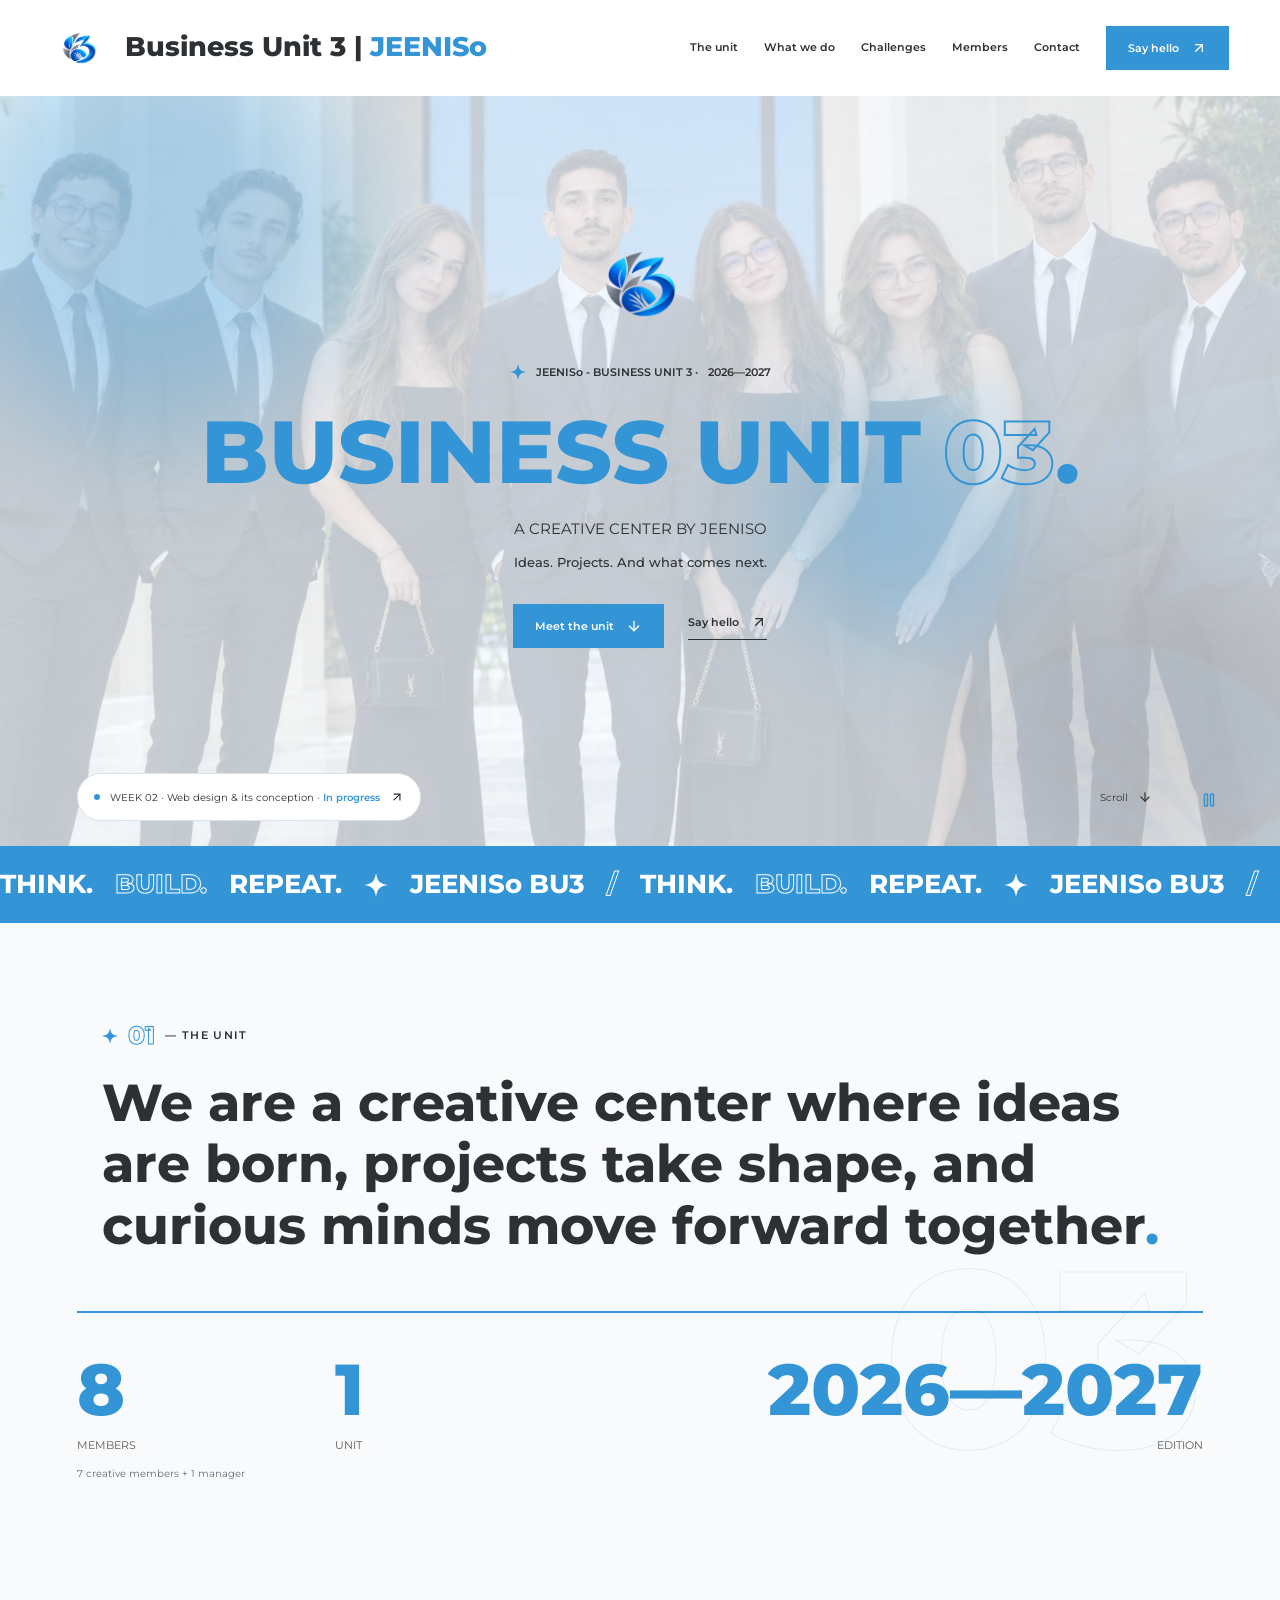
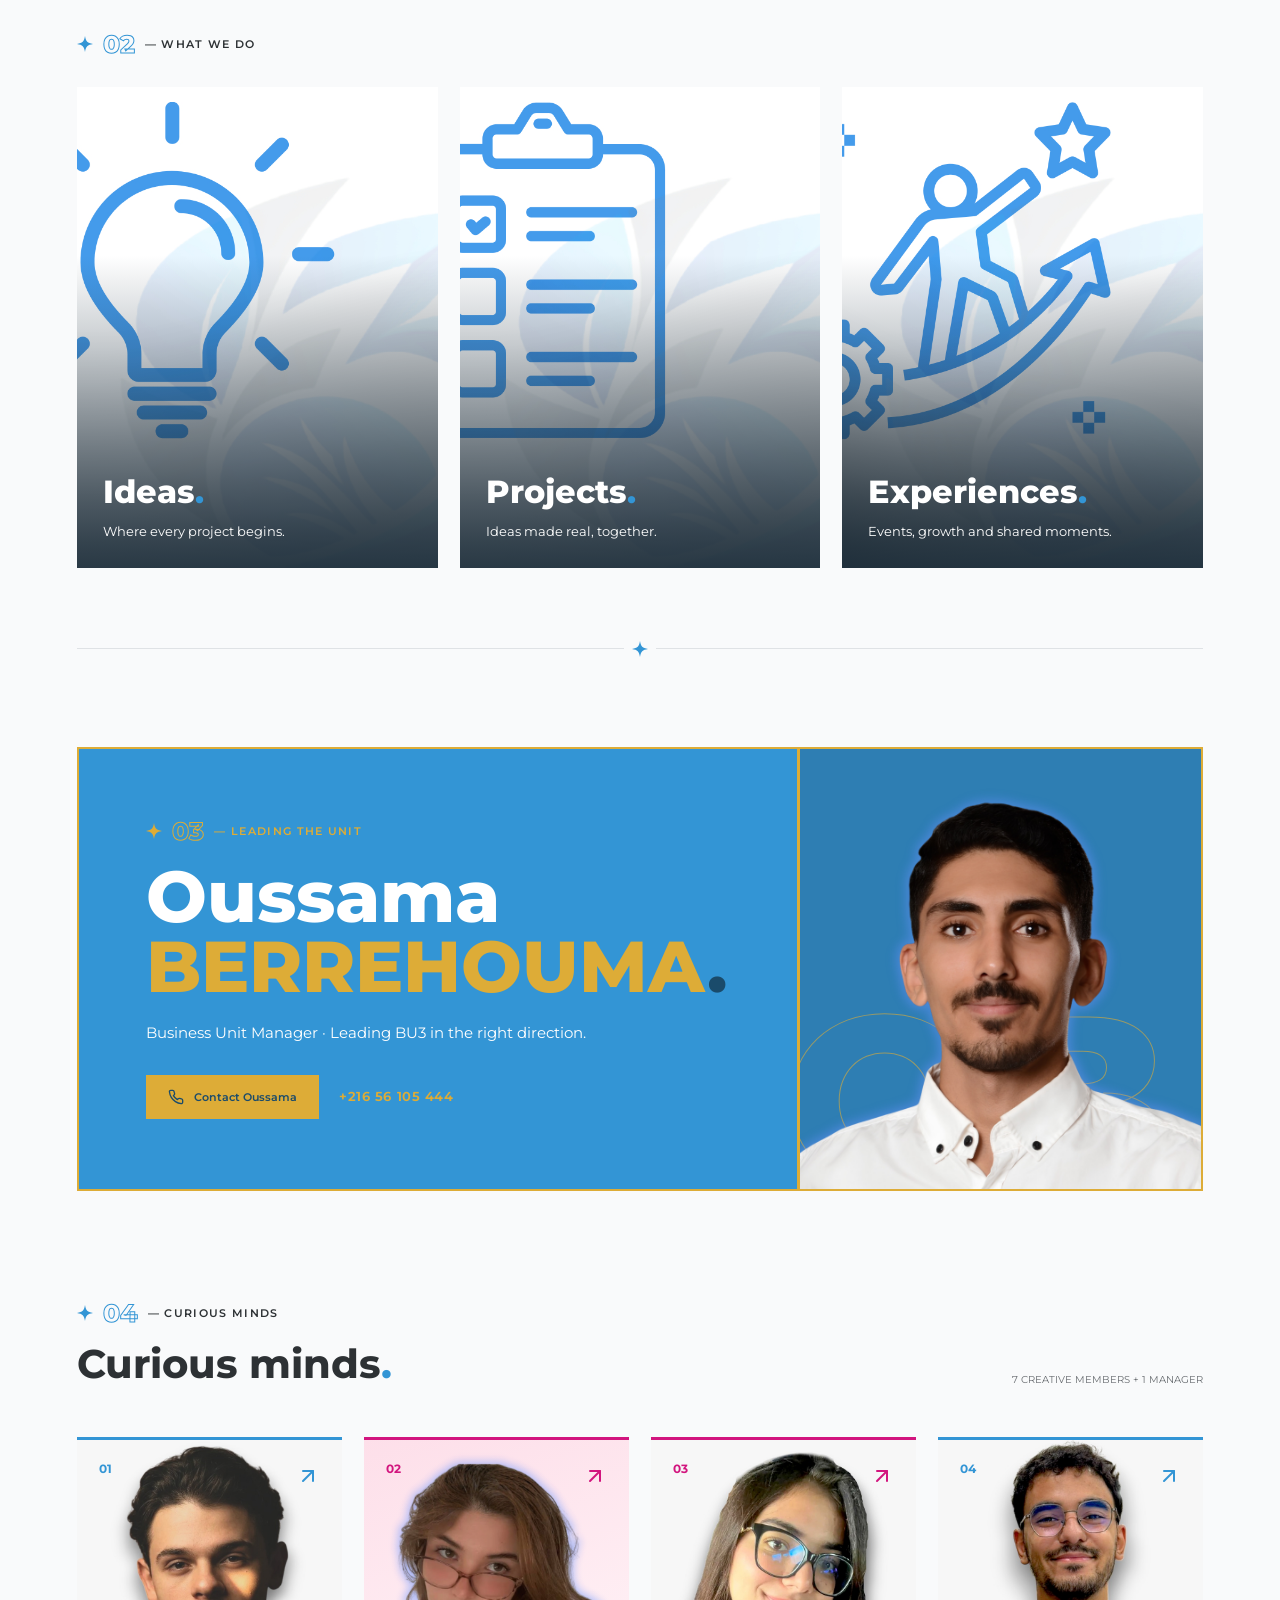
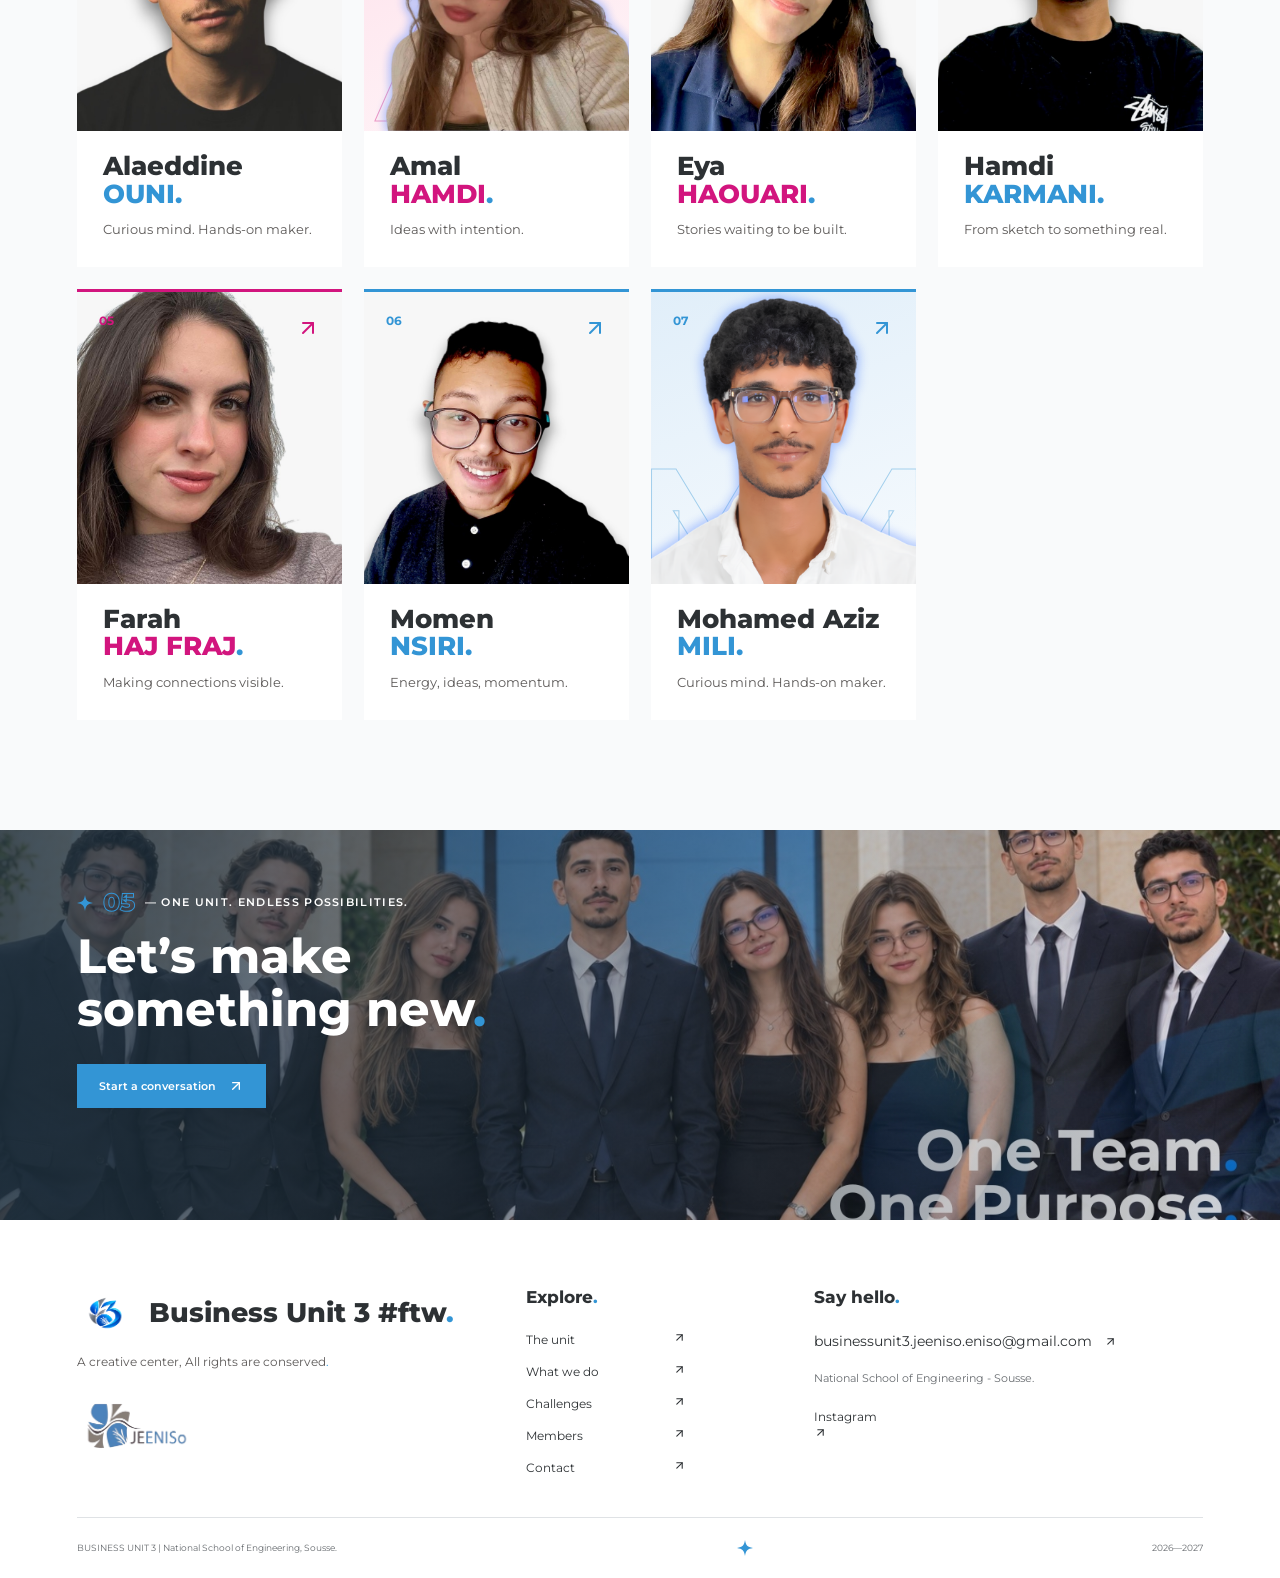
==== index.html @ 20b3cb88 "Final version" ====
<!DOCTYPE html>
<html lang="en">
<head>
  <meta charset="utf-8" />
  <meta name="viewport" content="width=device-width, initial-scale=1" />
  <title>Business Unit 3 · A creative Center by JEENISo</title>
  <meta name="description" content="Home of JEENISo Business Unit 3: meet the manager and members of a creative center developing ideas, projects and more." />
  <meta property="og:title" content="Business Unit 3 · Where the unit comes together" />
  <meta property="og:description" content="Meet the creative minds of JEENISo Business Unit 3." />
  <meta property="og:type" content="website" />
  <link rel="icon" href="images/bu3_logo.png" type="image/png" />

  <!-- Montserrat font from Google Fonts -->
  <link rel="preconnect" href="https://fonts.googleapis.com" />
  <link rel="preconnect" href="https://fonts.gstatic.com" crossorigin />
  <link rel="stylesheet" href="https://fonts.googleapis.com/css2?family=Montserrat:wght@400;450;500;550;600;650;700;750;800&display=swap" />

  <link rel="stylesheet" href="style.css" />
</head>

<!--
  BU3 HOME PAGE
  -------------
  Files used by this page:
    style.css   : all the styles (home styles are at the END of the file)
    data.js     : members, site info, navigation, "What we do" cards  (EDIT THIS to change content)
    common.js   : helpers + icons shared with member.html
    home.js     : fills the page from data.js + all the interactivity

  How content is split:
    - Titles, paragraphs and buttons that never change live HERE in the HTML.
    - Lists and numbers (menu links, member cards, stats, footer links) are
      created by home.js from data.js. Look for the empty tags with an id,
      for example <div id="home-members"></div>.

  <i data-icon="arrow-up-right"></i>  -> replaced by an SVG icon (common.js)
  <i data-sparkle></i>                -> replaced by the sparkle from the logo
  data-mailto                         -> link becomes mailto:<site.email>
-->
<body>
  <div class="creative-page home-page" id="top">

    <!-- ============ HEADER (sticky) ============ -->
    <header class="site-header">
      <a href="#top" class="site-brand" aria-label="JEENISo Business Unit 3 home">
        <!-- If images/bu3-logo.png is missing, the small favicon logo is used instead (see README) -->
        <img src="images/bu3_logo.png" alt="Business Unit 3 logo" onerror="this.onerror=null;this.src='images/favicon.png'" />
        <span class="brand-link">Business Unit 3 | <span>JEENISo</span></span>
      </a>

      <!-- The menu links are inserted here by home.js (from "navigation" in data.js) -->
      <nav class="site-navigation" id="home-navigation" aria-label="Main navigation">
        <a class="btn btn-ghost home-button home-button-primary site-hello" data-mailto>Say hello <i data-icon="arrow-up-right"></i></a>
      </nav>

      <!-- Menu button: only visible on phones -->
      <button class="btn btn-ghost home-icon-button site-menu-toggle" id="menu-toggle" aria-label="Open menu" aria-expanded="false" aria-controls="home-navigation"><i data-icon="menu"></i></button>
    </header>

    <main>

      <!-- ============ HERO ============ -->
      <section class="home-hero" aria-label="Business Unit 3">
        <!-- TEAM PHOTO behind the title. Empty here: home.js adds the <img> from
             "site.heroPhoto" in data.js once the file exists. A light veil (CSS)
             keeps the text readable. See README: "Where to put the photos". -->
        <div class="home-hero-photo" id="hero-photo"></div>

        <!-- Three blurred coloured shapes drifting in the background -->
        <span class="home-blob home-blob-a" aria-hidden="true"></span>
        <span class="home-blob home-blob-b" aria-hidden="true"></span>
        <span class="home-blob home-blob-c" aria-hidden="true"></span>

        <img src="images/bu3_logo.png" alt="Business Unit 3 logo" class="home-hero-logo" onerror="this.onerror=null;this.src='images/favicon.png'" />
        <p class="home-hero-kicker"><i data-sparkle></i>JEENISo - BUSINESS UNIT 3 · <span id="hero-edition"></span></p>

        <!-- The letters of "BUSINESS UNIT" are created by home.js so each one can animate in -->
        <h1 class="home-hero-title" aria-label="Business Unit 03">
          <span class="home-title-words" id="hero-words"></span>
          <span class="home-letter home-outline">03</span>
          <span class="home-period">.</span>
        </h1>
        <p class="home-hero-sub">A creative center by JEENISo</p>
        <p class="home-hero-description">Ideas. Projects. And what comes next.</p>

        <div class="home-hero-actions">
          <a href="#members" class="btn btn-ghost home-button home-button-primary">Meet the unit <i data-icon="arrow-down"></i></a>
          <a class="btn btn-ghost home-button home-button-link" data-mailto>Say hello <i data-icon="arrow-up-right"></i></a>
        </div>

        <div class="home-hero-bottom">
          <!-- Current challenge (text comes from "site.challenge" in data.js) -->
          <a href="#challenges" class="home-challenge-pill">
            <span class="home-challenge-dot"></span>
            <span>WEEK <span id="challenge-week"></span> · <span id="challenge-title"></span> · <strong id="challenge-status"></strong></span>
            <i data-icon="arrow-up-right"></i>
          </a>
          <a href="#unit" class="home-scroll-cue">Scroll <i data-icon="arrow-down"></i></a>
        </div>

        <!-- Pause / resume all animations (play + pause icons: CSS shows the right one) -->
        <button class="btn btn-ghost home-icon-button home-motion" id="motion-toggle" aria-label="Pause animation" title="Pause animation" aria-pressed="false">
          <i data-icon="pause" data-class="home-pause-icon"></i><i data-icon="play" data-class="home-play-icon"></i>
        </button>
      </section>

      <!-- ============ SCROLLING BANNER ============ -->
      <div class="kinetic-strip" aria-hidden="true"><div class="kinetic-track" id="kinetic-track"></div></div>

      <!-- ============ 01 · THE UNIT (statement + numbers) ============ -->
      <section class="home-story" id="unit">
        <div class="home-manifesto reveal">
          <span class="small-kicker home-section-kicker"><i data-sparkle></i><span class="home-section-number">01</span><span>— THE UNIT</span></span>
          <!-- Words come from "site.manifesto" in data.js -->
          <h2 class="home-manifesto-copy" id="manifesto-copy"></h2>
        </div>

        <div class="home-stats reveal" aria-label="Business Unit 3 in numbers">
          <span class="home-stats-watermark" aria-hidden="true">03</span>
          <div class="home-stat"><strong id="stat-members"></strong><span>Members</span><small id="stat-breakdown"></small></div>
          <div class="home-stat"><strong>1</strong><span>Unit</span></div>
          <div class="home-stat home-stat-edition"><strong id="stat-edition"></strong><span>Edition</span></div>
        </div>
      </section>

      <!-- ============ 02 · WHAT WE DO ============ -->
      <section class="home-capabilities" id="what-we-do">
        <span class="small-kicker home-section-kicker"><i data-sparkle></i><span class="home-section-number">02</span><span>— WHAT WE DO</span></span>
        <!-- The 3 photo cards come from "capabilities" in data.js -->
        <div class="home-cap-grid" id="cap-grid"></div>
      </section>

      <!-- ============ CHALLENGES (anchor only for now) ============
           The menu and the hero pill link here (#challenges).
           This is the place to build the "Weekly challenges" section later. -->
      <section id="challenges" class="home-challenges-anchor" aria-label="Challenges"><i data-sparkle></i></section>

      <!-- ============ 03 · LEADERSHIP (manager card) ============ -->
      <section class="home-manager reveal" id="leadership">
        <div class="home-manager-card">
          <span class="small-kicker home-section-kicker"><i data-sparkle></i><span class="home-section-number">03</span><span>— LEADING THE UNIT</span></span>
          <h2 id="manager-title"></h2>
          <p id="manager-text"></p>
          <!-- CONTACT button. home.js fills it from the manager's "phone" in data.js:
               a phone number -> call link (tel:), no number yet -> email link. The manager
               has no portfolio page. -->
          <div class="home-manager-contact">
            <a class="btn btn-ghost home-button home-manager-button" id="manager-link"><i data-icon="phone"></i><span id="manager-link-label">Contact</span></a>
            <span class="home-manager-phone" id="manager-phone" hidden></span>
          </div>

          <!-- MANAGER PHOTO (right side of the card). home.js adds the <img> from the
               manager's "photo" field in data.js. Until the file exists, the big
               outlined initials are shown. Tip: a transparent PNG cut-out looks great
               here, the initials appear behind the person. -->
          <div class="home-manager-photo" id="manager-photo"><span class="home-manager-initials" id="manager-initials" aria-hidden="true"></span></div>
        </div>
      </section>

      <!-- ============ 04 · MEMBERS ============ -->
      <section class="home-unit" id="members">
        <div class="work-heading reveal">
          <div>
            <span class="small-kicker home-section-kicker"><i data-sparkle></i><span class="home-section-number">04</span><span>— CURIOUS MINDS</span></span>
            <h2>Curious minds<span class="home-period">.</span></h2>
          </div>
          <span class="work-count" id="members-count"></span>
        </div>
        <!-- One card per member, created from "members" in data.js -->
        <div class="home-members" id="home-members"></div>
      </section>

      <!-- ============ 05 · CLOSING BANNER ============ -->
      <section class="creative-outro home-outro reveal" id="contact">
        <img src="images/creative-workshop.jpg" alt="BU3 creative collective together" width="1600" height="640" loading="lazy" />
        <div>
          <span class="small-kicker home-section-kicker"><i data-sparkle></i><span class="home-section-number">05</span><span>— ONE UNIT. ENDLESS POSSIBILITIES.</span></span>
          <h2>Let’s make<br />something new<span class="home-period">.</span></h2>
          <a class="btn btn-ghost home-button home-button-primary" data-mailto>Start a conversation <i data-icon="arrow-up-right"></i></a>
        </div>
      </section>
    </main>

    <!-- ============ FOOTER ============ -->
    <footer class="site-footer">
      <div class="site-footer-main">
        <div class="site-footer-brand">
          <div class="site-footer-brand-row">
            <img src="images/bu3_logo.png" alt="Business Unit 3 logo" onerror="this.onerror=null;this.src='images/favicon.png'" />
            <span class="brand-link">Business Unit 3 #ftw<span></span><span class="home-period">.</span></span>
          </div>
          <p>A creative center, All rights are conserved<span class="home-period">.</span></p>
          <!-- Optional image: hidden automatically if images/jeeniso-logo.png does not exist -->
          <img class="site-footer-jeeniso" src="images/jeeniso_logo.png" alt="JEENISo emblem" onerror="this.style.display='none'" />
        </div>

        <!-- Links are inserted here by home.js (same "navigation" list as the header) -->
        <nav aria-label="Footer navigation"><h2>Explore<span class="home-period">.</span></h2></nav>

        <div class="site-footer-contact" id="footer-contact">
          <h2>Say hello<span class="home-period">.</span></h2>
          <a data-mailto><span id="footer-email"></span><i data-icon="arrow-up-right"></i></a>
          <p id="footer-location"></p>
          <!-- Social links are added here by home.js only if "socials" in data.js is not empty -->
        </div>
      </div>
      <div class="site-footer-bottom">
        <span>BUSINESS UNIT 3 | National School of Engineering, Sousse.</span>
        <i data-sparkle></i>
        <span id="footer-edition"></span>
      </div>
    </footer>

    <!-- Round "back to top" button (appears after you scroll past the hero) -->
    <a href="#top" class="btn btn-ghost home-icon-button home-back-top" aria-label="Back to top" title="Back to top"><i data-icon="arrow-up"></i></a>
  </div>

  <!-- Order matters: data first, then shared code, then this page's code -->
  <script src="data.js"></script>
  <script src="common.js"></script>
  <script src="home.js"></script>
</body>
</html>
---- style.css ----
/* =====================================================================
   BU3 MEMBER SPOTLIGHT — STYLES
   ---------------------------------------------------------------------
   1. Design tokens (colors, radius)   <- change colors HERE
   2. Basic reset
   3. Buttons
   4. Page sections (header, hero, strip, story, skills, background...)
   5. Pop-up windows (dialogs)
   6. Member themes (manager = gold, pink members)
   7. HOME PAGE styles (index.html)
   8. PHOTOS: hero team photo + manager portrait  <- at the END of this file
   ===================================================================== */


/* =====================================================================
   1. DESIGN TOKENS
   These are CSS variables. Use them anywhere with var(--name).
   Colors use the oklch() format (supported by all modern browsers).
   ===================================================================== */
:root {
  --radius: 0.5rem;

  /* Main colors */
  --background: oklch(0.985 0.002 250);
  --foreground: oklch(0.31 0.008 250);
  --card: oklch(1 0 0);
  --primary: oklch(0.643 0.131 242.2);          /* BU3 blue */
  --primary-foreground: oklch(1 0 0);
  --secondary: oklch(0.955 0.005 250);
  --muted-foreground: oklch(0.53 0.008 250);
  --accent: oklch(0.954 0.018 242);
  --accent-foreground: oklch(0.46 0.102 242);
  --border: oklch(0.911 0.006 250);

  /* Brand extras */
  --brand-deep: oklch(0.395 0.076 242);
  --brand-soft: oklch(0.963 0.017 242);
  --success: oklch(0.48 0.11 160);
  --cover-ink: oklch(0.3 0.035 242);

  /* Manager (gold) and pink member themes */
  --manager-gold: oklch(0.77 0.14 85);
  --manager-gold-ink: oklch(0.49 0.095 80);
  --manager-gold-soft: oklch(0.97 0.025 85);
  --manager-blue: oklch(0.643 0.131 242.2);
  --member-pink: oklch(0.57 0.225 355);
  --member-pink-soft: oklch(0.965 0.025 355);
  --member-pink-deep: oklch(0.4 0.15 355);

  /* Hero photo helpers */
  --stage-photo-bg: oklch(0.87 0.003 250);
  --stroke-ink: oklch(0.31 0.008 250 / .22);
}


/* =====================================================================
   2. BASIC RESET
   Removes the browser's default spacing so we control everything.
   ===================================================================== */
*, *::before, *::after {
  box-sizing: border-box;
  margin: 0;
  padding: 0;
  border: 0 solid var(--border);
}

html { scroll-behavior: smooth; }

body {
  background-color: var(--background);
  color: var(--foreground);
  font-family: 'Montserrat', Arial, sans-serif;
  line-height: 1.5;
  letter-spacing: 0;
  -webkit-font-smoothing: antialiased;
}

h1, h2, h3 { font-size: inherit; font-weight: inherit; }
a { color: inherit; text-decoration: none; }
ul, ol { list-style: none; }
img, svg { display: block; }
img { max-width: 100%; height: auto; }
button { font: inherit; color: inherit; background: transparent; cursor: pointer; }
button, a { -webkit-tap-highlight-color: transparent; }
[hidden] { display: none !important; }


/* =====================================================================
   3. BUTTONS
   Every button uses class "btn". Add a style next to it:
     btn-ghost   -> transparent, light highlight on hover
     btn-default -> solid primary color
     btn-icon    -> square icon-only button
   ===================================================================== */
.btn {
  display: inline-flex;
  align-items: center;
  justify-content: center;
  gap: 8px;
  white-space: nowrap;
  border-radius: 6px;
  font-size: 14px;
  line-height: 20px;
  font-weight: 500;
  height: 36px;
  padding: 0 16px;
  transition: background-color .2s, color .2s, opacity .2s;
}
.btn svg { width: 16px; height: 16px; flex-shrink: 0; pointer-events: none; }
.btn:focus-visible { outline: 2px solid var(--primary); outline-offset: 2px; }
.btn-ghost:hover { background: var(--accent); color: var(--accent-foreground); }
.btn-default { background: var(--primary); color: var(--primary-foreground); box-shadow: 0 1px 3px rgba(0,0,0,.15); }
.btn-default:hover { opacity: .9; }
.btn-icon { width: 36px; padding: 0; }


/* =====================================================================
   4. PAGE SECTIONS
   ===================================================================== */
.creative-page { overflow: clip; background: var(--background); }

/* ---------- Header ---------- */
.creative-header { height: 96px; padding: 0 4%; display: flex; justify-content: space-between; align-items: center; background: var(--card); }
.header-left { display: flex; align-items: center; gap: 20px; }
.header-right { display: flex; align-items: center; gap: 24px; }
.header-logo { height: 48px; width: 48px; object-fit: contain; }
.brand-link { padding: 0; font-size: 27px; font-weight: 800; gap: 0; height: auto; }
.brand-link:hover { background: transparent; color: inherit; }
.brand-link span { color: var(--primary); }
.header-divider { height: 32px; border-left: 1px solid var(--border); }
.header-unit { font-size: 10px; font-weight: 700; line-height: 1.5; }
.header-note { font-size: 11px; color: var(--muted-foreground); }
.connect-link { border-bottom: 1px solid var(--foreground); border-radius: 0; padding: 0 0 7px; height: auto; font-size: 12px; }

/* ---------- Hero ("stage") ---------- */
.creative-stage { position: relative; height: min(760px, calc(100svh - 156px)); min-height: 580px; background: var(--card); }
.stage-meta { position: absolute; top: 20px; left: 4%; z-index: 3; font-size: 9px; font-weight: 600; display: flex; gap: 9px; align-items: center; }
.live-mark { width: 6px; height: 6px; background: var(--primary); animation: signal 2s infinite; }
.edition { margin-left: 24px; color: var(--muted-foreground); }

.stage-rail { position: absolute; inset: 0 auto 66px 0; width: 33.333%; padding: 88px 12% 0 4%; }
.unit-label { display: flex; align-items: flex-start; flex-direction: column; padding: 0; height: auto; font-size: 11px; color: var(--muted-foreground); gap: 0; }
.unit-label:hover { background: transparent; }
.unit-label span { font-size: 110px; font-weight: 800; line-height: 1.1; -webkit-text-stroke: 1px var(--stroke-ink); color: transparent; }
.unit-label svg { position: absolute; top: 97px; left: 19%; color: var(--primary); }
.rail-bottom { position: absolute; bottom: 95px; left: 12%; }
.rail-bottom p { font-size: 12px; line-height: 1.9; color: var(--muted-foreground); }
.rail-bottom strong { color: var(--foreground); font-weight: 600; }
.location { display: block; margin-top: 18px; color: var(--muted-foreground); font-size: 9px; }
.discover-button { margin-top: 26px; padding: 0; font-size: 11px; gap: 18px; }
.discover-button:hover { background: transparent; }
.discover-button svg { animation: nudge 2s ease-in-out infinite; }

.stage-photo { position: absolute; top: 0; right: 0; bottom: 66px; width: 66.667%; overflow: hidden; background: var(--stage-photo-bg); animation: photo-enter .8s ease both; }
.main-photo { height: 100%; width: 100%; object-fit: cover; animation: photo-drift 18s ease-in-out infinite alternate; }
.portrait-frame { object-position: center 37%; }
.object-frame { object-position: center; }
.photo-index { position: absolute; top: 24px; right: 5%; color: var(--foreground); font-size: 10px; font-weight: 500; }
.photo-action { position: absolute; right: 5%; bottom: 62px; width: 60px; height: 60px; padding: 0; border: 1px solid var(--foreground); border-radius: 50%; background: var(--card); }
.photo-action svg { width: 27px; height: 27px; }
.photo-caption { position: absolute; right: 5%; bottom: 28px; font-size: 10px; font-weight: 550; color: var(--foreground); background: var(--card); padding: 5px 8px; }

.stage-title { position: absolute; left: 26%; bottom: 111px; z-index: 2; pointer-events: none; animation: title-enter .9s cubic-bezier(.2,.8,.2,1) both; }
.title-eyebrow { font-size: 9px; font-weight: 650; display: block; margin-bottom: 15px; background: var(--card); color: var(--foreground); width: fit-content; padding: 5px 8px; }
.stage-title h1 { font-size: 106px; line-height: .99; font-weight: 800; color: var(--primary); max-width: 900px; }
.stage-title h1 span { color: var(--primary); }

.stage-bottom { position: absolute; bottom: 0; left: 0; right: 0; height: 66px; display: flex; align-items: center; justify-content: space-between; padding: 0 4%; border-bottom: 1px solid var(--border); }
.scene-tabs { display: flex; gap: 36px; }
.scene-tab { font-size: 10px; padding: 0; color: var(--muted-foreground); border-radius: 0; height: 66px; border-bottom: 2px solid transparent; gap: 9px; }
.scene-tab:hover { background: transparent; }
.scene-tab span { font-size: 8px; }
.scene-tab.is-active { color: var(--foreground); border-bottom-color: var(--primary); }
.motion-control { color: var(--muted-foreground); }

/* ---------- Section navigation bar ---------- */
.portfolio-navigation { display: flex; align-items: center; justify-content: center; gap: 30px; padding: 12px 5%; background: var(--card); border-bottom: 1px solid var(--border); }
.portfolio-navigation .btn { font-size: 11px; }
.portfolio-navigation svg { width: 12px; }

/* ---------- Scrolling strip ("THINK. BUILD. REPEAT.") ---------- */
.kinetic-strip { background: var(--primary); color: var(--primary-foreground); padding: 19px 0; overflow: hidden; }
.kinetic-track { display: flex; width: max-content; animation: marquee 30s linear infinite; }
.kinetic-track > span { display: flex; align-items: center; white-space: nowrap; gap: 22px; padding-right: 22px; font-size: 26px; font-weight: 750; }
.kinetic-track > span > span { -webkit-text-stroke: 1px var(--primary-foreground); color: transparent; }
.kinetic-track svg { width: 24px; height: 24px; }

/* ---------- Shared section helpers ---------- */
.creative-work, .creative-toolkit { padding: 75px 6%; }
.small-kicker { font-size: 9px; font-weight: 600; }
.work-heading { display: flex; align-items: flex-end; justify-content: space-between; margin-bottom: 32px; }
.work-heading h2 { font-size: 40px; font-weight: 750; margin-top: 15px; line-height: 1.15; }
.work-heading h2 span { color: var(--primary); }
.work-count { font-size: 9px; color: var(--muted-foreground); }

/* ---------- Biography + About me ---------- */
.member-story-grid { display: grid; grid-template-columns: minmax(0, 1fr) minmax(0, 1fr); gap: 60px; }
.member-story { min-width: 0; border-top: 2px solid var(--primary); padding: 28px 0 40px; }
.member-story:nth-child(2) { margin-top: 85px; }
.member-story > .small-kicker { color: var(--muted-foreground); }
.member-story h3 { font-size: 36px; font-weight: 750; line-height: 1.2; margin-top: 20px; overflow-wrap: anywhere; }
.member-story h3 span { color: var(--primary); }
.member-story-copy { font-size: 16px; line-height: 1.9; margin-top: 24px; white-space: pre-wrap; overflow-wrap: anywhere; }
.member-story-placeholder { color: var(--muted-foreground); }

/* ---------- Skills ("My playground") ---------- */
.creative-toolkit { border-top: 1px solid var(--border); }
.toolkit-line { display: grid; grid-template-columns: 1fr 1fr; gap: 60px; margin-top: 28px; }
.toolkit-line h2 { font-size: 48px; font-weight: 750; line-height: 1.17; }
.toolkit-line h2 span { color: var(--primary); }
.toolkit-row { display: flex; gap: 24px; align-items: center; border-bottom: 1px solid var(--border); padding: 20px 0; }
.toolkit-row > span { font-size: 9px; color: var(--muted-foreground); }
.toolkit-row h3 { font-size: 15px; font-weight: 600; }
.toolkit-row p { margin-top: 7px; font-size: 10px; color: var(--muted-foreground); }
.toolkit-row svg { margin-left: auto; width: 18px; color: var(--primary); }

/* ---------- Experience / Events / Certifications ---------- */
.member-background, .member-contact { padding: 70px 6%; border-top: 1px solid var(--border); }
.background-heading { display: flex; justify-content: space-between; gap: 25px; align-items: flex-end; }
.background-heading h2, .member-contact h2 { font-size: 40px; font-weight: 750; line-height: 1.15; margin-top: 16px; }
.background-heading h2 span, .member-contact h2 span { color: var(--primary); }
.sample-caption { color: var(--muted-foreground); font-size: 9px; line-height: 1.7; }

.background-tabs { display: flex; gap: 30px; border-bottom: 1px solid var(--border); margin-top: 32px; }
.background-tab { border-radius: 0; height: 54px; padding: 0; font-size: 12px; border-bottom: 2px solid transparent; color: var(--muted-foreground); gap: 0; }
.background-tab:hover { background: transparent; }
.background-tab.selected { border-bottom-color: var(--primary); color: var(--foreground); }
.background-tab span { font-size: 8px; color: var(--primary); margin-left: 7px; }
.background-panel { min-height: 320px; animation: title-enter .45s ease both; padding-top: 15px; }

.experience-line { display: flex; gap: 30px; padding: 26px 0; border-bottom: 1px solid var(--border); }
.experience-order { font-size: 12px; color: var(--primary); padding-top: 5px; }
.experience-line > .sample-caption { margin-left: auto; }
.experience-period { font-size: 10px; color: var(--primary); }
.experience-line h3, .certificate-line h3 { margin-top: 9px; font-size: 22px; font-weight: 650; }
.experience-org { font-size: 11px; margin-top: 8px; }
.experience-summary { font-size: 11px; color: var(--muted-foreground); line-height: 1.8; margin-top: 10px; }

.member-event-grid { display: grid; grid-template-columns: 1fr 1fr; gap: 30px; padding-top: 10px; }
.member-event-photo { position: relative; aspect-ratio: 1.65; overflow: hidden; }
.member-event-photo img { width: 100%; height: 100%; object-fit: cover; transition: transform .5s; }
.member-event:hover img { transform: scale(1.04); }
.member-event-photo button { position: absolute; bottom: 16px; right: 16px; border-radius: 50%; background: var(--card); }
.event-meta { display: flex; justify-content: space-between; gap: 10px; font-size: 9px; color: var(--muted-foreground); margin-top: 15px; }
.member-event h3 { font-size: 23px; font-weight: 650; margin-top: 10px; }

.certificate-line { display: flex; align-items: center; gap: 24px; border-bottom: 1px solid var(--border); padding: 26px 0; }
.certificate-icon { width: 38px; height: 38px; color: var(--primary); flex-shrink: 0; }
.certificate-line button { margin-left: auto; flex-shrink: 0; }
.certificate-line .sample-caption { margin-top: 8px; }

/* ---------- Contact ---------- */
.member-contact { display: grid; grid-template-columns: 1fr 1fr; gap: 50px; background: var(--card); }
.member-contact > div > p { font-size: 12px; color: var(--muted-foreground); margin-top: 18px; }
.contact-line { display: flex; align-items: center; gap: 18px; padding: 20px 0; border-bottom: 1px solid var(--border); }
.contact-line > svg { width: 20px; height: 20px; color: var(--primary); flex-shrink: 0; }
.contact-line span { display: block; font-size: 9px; color: var(--muted-foreground); margin-bottom: 8px; }
.contact-line a, .contact-line p { font-size: 17px; font-weight: 550; overflow-wrap: anywhere; }
.contact-line a:hover { color: var(--primary); }
.contact-line button { margin-left: auto; flex-shrink: 0; }
.contact-lines > p { margin-top: 15px; }
.status-note { font-size: 12px; color: var(--muted-foreground); }
.status-ok { color: var(--success); }

/* ---------- Closing banner ---------- */
.creative-outro { position: relative; min-height: 390px; overflow: hidden; }
.creative-outro > img { position: absolute; inset: 0; height: 100%; width: 100%; object-fit: cover; }
.creative-outro > div { position: relative; padding: 60px 6%; }
.creative-outro h2 { font-size: 48px; font-weight: 750; margin-top: 15px; line-height: 1.1; color: var(--cover-ink); }
.creative-outro h2 span { color: var(--brand-deep); }
.outro-button { margin-top: 28px; border-radius: 0; height: 44px; font-size: 11px; }

/* ---------- Footer ---------- */
.creative-footer { padding: 24px 6%; display: flex; gap: 25px; align-items: center; font-size: 9px; }
.sample-note { margin-left: auto; color: var(--muted-foreground); font-size: 8px; }

/* ---------- Scroll reveal + pause switch ---------- */
.reveal { opacity: 0; transform: translateY(32px); transition: opacity .8s ease, transform .8s ease; }
.reveal.in-view { opacity: 1; transform: translateY(0); }
.motion-paused *, .motion-paused *::before { animation-play-state: paused !important; }


/* ---------- Animations (@keyframes) ---------- */
@keyframes photo-drift { from { transform: scale(1); } to { transform: scale(1.07) translateY(-.7%); } }
@keyframes photo-enter { from { opacity: .3; clip-path: inset(0 0 0 100%); } to { opacity: 1; clip-path: inset(0); } }
@keyframes title-enter { from { opacity: 0; transform: translateY(38px); } to { opacity: 1; transform: translateY(0); } }
@keyframes marquee { to { transform: translateX(-50%); } }
@keyframes nudge { 50% { transform: translateY(5px); } }
@keyframes signal { 50% { opacity: .3; } }


/* =====================================================================
   5. POP-UP WINDOWS (<dialog>)
   ===================================================================== */
dialog.dlg {
  margin: auto;
  width: calc(100% - 32px);
  max-width: 512px;
  max-height: 90vh;
  overflow-y: auto;
  border: 1px solid var(--border);
  border-radius: var(--radius);
  background: var(--card);
  color: var(--foreground);
  box-shadow: 0 10px 40px rgba(0, 0, 0, .25);
}
dialog.dlg.wide { max-width: 576px; }
dialog.dlg::backdrop { background: rgba(0, 0, 0, .8); }
dialog.dlg[open] { animation: dialog-in .2s ease both; }
@keyframes dialog-in { from { opacity: 0; transform: scale(.96); } to { opacity: 1; transform: scale(1); } }

body:has(dialog[open]) { overflow: hidden; }   /* stop page scrolling behind a pop-up */

.dlg-body { position: relative; display: grid; gap: 16px; padding: 24px; }
.dlg-title { font-size: 18px; font-weight: 600; line-height: 1.1; }
.dlg-desc { font-size: 14px; color: var(--muted-foreground); }
.dlg-note { font-size: 12px; color: var(--muted-foreground); }
.dlg-close { position: absolute; top: 16px; right: 16px; width: 24px; height: 24px; display: flex; align-items: center; justify-content: center; border-radius: 4px; opacity: .7; transition: opacity .2s; }
.dlg-close:hover { opacity: 1; }
.dlg-close svg { width: 16px; height: 16px; }
.dlg-mail { width: 32px; height: 32px; color: var(--primary); }
.dlg-logo { width: 112px; height: 112px; margin: 0 auto; object-fit: contain; }
.dlg-image { margin-top: 12px; width: 100%; aspect-ratio: 3 / 2; object-fit: cover; }
.dlg-meta { font-size: 12px; color: var(--primary); }
.dlg-tags { display: flex; flex-wrap: wrap; gap: 8px; }
.dlg-tags span { border-radius: 4px; background: var(--secondary); padding: 4px 8px; font-size: 12px; }

/* Members list inside the pop-up */
.members-list { display: grid; grid-template-columns: 1fr 1fr; gap: 0.4rem 0.75rem; margin-top: 1rem; }
.member-link { display: flex; align-items: center; gap: 0.6rem; padding: 0.7rem 0.8rem; border-radius: 0.5rem; border: 1px solid var(--border); color: inherit; text-decoration: none; transition: border-color 0.25s ease, background 0.25s ease; }
.member-link:hover { border-color: var(--primary); background: var(--secondary); }
.member-link-dot { width: 6px; height: 6px; flex: 0 0 6px; border-radius: 999px; background: var(--primary); }
.member-link-name { flex: 1; font-weight: 650; font-size: 0.9rem; line-height: 1.25; }
.member-link svg { width: 0.9rem; height: 0.9rem; flex-shrink: 0; color: var(--primary); }
.member-link-role { display: block; font-size: 0.65rem; font-weight: 500; margin-top: 6px; color: var(--manager-gold-ink); }
.member-link-manager { border-color: var(--manager-gold); background: var(--manager-gold-soft); }
.member-link-manager:hover { border-color: var(--manager-gold-ink); background: var(--manager-gold-soft); }
.member-link-manager .member-link-dot { background: var(--manager-gold); }
.member-link-manager svg { color: var(--manager-gold-ink); }


/* =====================================================================
   6. MEMBER THEMES
   member.js adds one of these classes to .creative-page.
   They only change the CSS variables, so the layout stays the same.
   ===================================================================== */

/* Manager edition: gold accents + blue logo/title */
.manager-portfolio { --primary: var(--manager-gold-ink); --primary-foreground: var(--card); }
.manager-portfolio .brand-link span { color: var(--manager-blue); }
.manager-portfolio .stage-title { right: 4%; }
.manager-portfolio .stage-title h1 { font-size: 82px; color: var(--manager-blue); }
.manager-portfolio .stage-title h1 span { color: var(--manager-gold-ink); }
.manager-portfolio .title-eyebrow { border-left: 3px solid var(--manager-gold); }
.manager-portfolio .kinetic-strip { background: var(--manager-gold); color: var(--brand-deep); }
.manager-portfolio .kinetic-track > span > span { -webkit-text-stroke-color: var(--brand-deep); }
.manager-portfolio .scene-tab.is-active { border-bottom-color: var(--manager-gold); }
.manager-portfolio .member-story:nth-child(2) { border-top-color: var(--manager-blue); }

/* Pink accent members */
.pink-portfolio { --primary: var(--member-pink); --accent: var(--member-pink-soft); --accent-foreground: var(--member-pink-deep); --brand-deep: var(--member-pink-deep); --brand-soft: var(--member-pink-soft); }
.pink-portfolio .brand-link span { color: var(--manager-blue); }
.pink-portfolio .stage-title { right: 4%; }
.pink-portfolio .stage-title h1 { font-size: 82px; }


/* =====================================================================
   RESPONSIVE (screens smaller than a laptop)
   max-width: 1100px = tablets, 700px = phones, 360px = very small phones
   ===================================================================== */
@media (min-width: 1600px) {
  .creative-stage { height: 760px; }
  .stage-title h1 { font-size: 120px; }
}

@media (max-width: 1100px) {
  .stage-title h1 { font-size: 82px; }
  .stage-rail { padding-right: 0; }
  .rail-bottom { bottom: 80px; }
  .work-heading h2 { font-size: 34px; }
  .toolkit-line h2 { font-size: 39px; }
  .manager-portfolio .stage-title h1 { font-size: 64px; }
  .pink-portfolio .stage-title h1 { font-size: 64px; }
}

@media (max-width: 700px) {
  /* header */
  .creative-header { height: 80px; padding: 0 5%; }
  .creative-header > div { gap: 12px; }
  .brand-link { font-size: 21px; }
  .header-unit, .header-note { display: none; }
  .creative-header img { width: 36px; height: 36px; }
  .connect-link { font-size: 10px; }

  /* hero */
  .creative-stage { height: 680px; min-height: 0; }
  .stage-meta { top: 17px; left: 5%; font-size: 7px; gap: 5px; }
  .edition { display: none; }
  .stage-photo { top: 54px; bottom: 65px; width: 75%; }
  .stage-rail { top: 54px; bottom: 65px; width: 25%; padding: 35px 0 0 5%; }
  .unit-label { font-size: 8px; }
  .unit-label span { font-size: 51px; }
  .unit-label svg { top: 18px; left: 40%; width: 13px; }
  .rail-bottom { left: 20%; bottom: 24px; }
  .rail-bottom p, .location { display: none; }
  .discover-button { font-size: 0; }
  .discover-button svg { width: 20px; }
  .stage-title { left: 5%; bottom: 165px; right: 5%; }
  .stage-title h1 { font-size: 62px; line-height: 1.02; overflow-wrap: normal; }
  .title-eyebrow { font-size: 7px; margin-bottom: 12px; }
  .photo-index { top: 18px; font-size: 8px; }
  .photo-action { width: 43px; height: 43px; bottom: 52px; }
  .photo-action svg { width: 20px; }
  .photo-caption { font-size: 8px; bottom: 23px; max-width: 80%; }
  .stage-bottom { height: 65px; padding: 0 5%; }
  .scene-tabs { gap: 14px; }
  .scene-tab { font-size: 8px; gap: 4px; height: 65px; }
  .scene-tab span { font-size: 6px; }
  .motion-control { width: 26px; }
  .manager-portfolio .stage-title h1 { font-size: 40px; line-height: 1.1; }
  .pink-portfolio .stage-title h1 { font-size: 52px; }

  /* navigation + strip */
  .portfolio-navigation { gap: 8px; padding: 8px 3%; }
  .portfolio-navigation .btn { font-size: 9px; padding: 0 7px; }
  .portfolio-navigation svg { width: 10px; }
  .kinetic-track > span { font-size: 20px; gap: 16px; padding-right: 16px; }
  .kinetic-strip { padding: 15px 0; }

  /* sections */
  .creative-work, .creative-toolkit { padding: 48px 5%; }
  .work-heading { align-items: flex-start; gap: 20px; }
  .small-kicker { font-size: 7px; }
  .work-heading h2 { font-size: 29px; }
  .work-count { display: none; }
  .member-story-grid { grid-template-columns: minmax(0, 1fr); gap: 28px; }
  .member-story:nth-child(2) { margin-top: 0; }
  .member-story { padding: 22px 0 16px; }
  .member-story h3 { font-size: 29px; }
  .member-story-copy { font-size: 14px; margin-top: 18px; }
  .toolkit-line { grid-template-columns: 1fr; gap: 25px; }
  .toolkit-line h2 { font-size: 39px; }
  .toolkit-row { padding: 17px 0; }

  .member-background, .member-contact { padding: 45px 5%; }
  .background-heading { align-items: flex-start; flex-direction: column; gap: 12px; }
  .background-heading h2, .member-contact h2 { font-size: 30px; }
  .background-tabs { gap: 18px; margin-top: 20px; }
  .background-tab { font-size: 10px; gap: 2px; }
  .background-tab span { margin-left: 3px; }
  .background-panel { min-height: 340px; }
  .experience-line { gap: 18px; }
  .experience-line h3, .certificate-line h3 { font-size: 18px; }
  .member-event-grid { grid-template-columns: 1fr; gap: 28px; }
  .certificate-line { gap: 15px; }
  .certificate-icon { width: 28px; height: 28px; }
  .member-contact { grid-template-columns: 1fr; gap: 18px; }
  .contact-line a, .contact-line p { font-size: 16px; }

  .creative-outro { min-height: 350px; }
  .creative-outro > img { object-position: 27% center; opacity: .7; }
  .creative-outro > div { padding: 50px 5%; }
  .creative-outro h2 { font-size: 35px; }
  .creative-footer { padding: 18px 5%; gap: 12px; font-size: 7px; }
  .sample-note { font-size: 6px; }
}

@media (max-width: 520px) {
  .members-list { grid-template-columns: 1fr; }
}

@media (max-width: 360px) {
  .stage-title h1 { font-size: 53px; }
  .scene-tabs { gap: 10px; }
  .manager-portfolio .stage-title h1 { font-size: 34px; }
  .pink-portfolio .stage-title h1 { font-size: 46px; }
}

/* People who prefer less motion get no animations */
@media (prefers-reduced-motion: reduce) {
  *, *::before, *::after { animation: none !important; transition: none !important; scroll-behavior: auto !important; }
  .reveal { opacity: 1; transform: none; }
}


/* =====================================================================
   7. HOME PAGE STYLES  (index.html)
   ---------------------------------------------------------------------
   Everything below is only for the home page. All selectors start with
   .home-, .site- or live inside .home-page, so the member page is not
   affected. The colors come from the variables at the top of this file
   (plus a few extra ones defined right below).
   ===================================================================== */
/* BU3 home: conversion-friendly named classes, scoped to preserve portfolios. */
:root {
  --home-glow: oklch(0.643 0.131 242.2 / .35);
  --home-glow-gray: oklch(0.47 0.004 30 / .18);
  --home-gray: oklch(0.47 0.004 30);
  --home-photo-shade: oklch(0.3 0.035 242 / .85);
  --home-photo-clear: oklch(0.3 0.035 242 / 0);
  --home-watermark: oklch(0.643 0.131 242.2 / .13);
  --home-gold-shine: oklch(0.77 0.14 85 / .45);
}

/* ---------- Basics: scrolling, links, blue period, sparkle ---------- */
html:has(.home-page) { scroll-behavior:smooth; scroll-padding-top:112px; }
.home-page { letter-spacing:0; }
.home-page [id] { scroll-margin-top:112px; }
.home-page a:focus-visible { outline:2px solid var(--primary); outline-offset:5px; }
.home-period { color:var(--primary)!important; }
.home-sparkle { width:16px; height:16px; flex-shrink:0; color:var(--primary); }

/* ---------- Header (sticky) + buttons ---------- */
.site-header { position:sticky; top:0; z-index:30; height:96px; padding:0 4%; display:flex; align-items:center; justify-content:space-between; gap:28px; background:var(--card); border-bottom:1px solid transparent; transition:border-color .25s; }
.is-scrolled .site-header { border-bottom-color:var(--border); }
.site-brand { display:flex; align-items:center; gap:18px; flex-shrink:0; }
.site-brand img { width:56px; height:56px; object-fit:contain; }
.site-navigation { display:flex; align-items:center; gap:26px; }
.site-navigation > a { font-size:11px; font-weight:600; white-space:nowrap; }
.site-navigation > a:hover { color:var(--primary); }
.home-page .home-button { display:inline-flex; align-items:center; justify-content:center; gap:12px; font-family:inherit; font-size:11px; font-weight:600; padding:0 22px; height:44px; border-radius:0; box-shadow:none; text-decoration:none; transition:background .25s,color .25s; }
.home-page .home-button-primary { background:var(--primary); color:var(--primary-foreground); }
.home-page .home-button-primary:hover { background:var(--brand-deep); color:var(--primary-foreground); }
.home-page .home-button-link { padding:0 0 7px; height:auto; border-bottom:1px solid var(--foreground); color:var(--foreground); background:transparent; }
.home-page .home-icon-button { width:40px; height:40px; padding:0; border-radius:0; color:var(--primary); background:var(--card); box-shadow:none; }
.home-icon-button svg { width:18px; height:18px; }
.home-page .site-menu-toggle { display:none; }

/* ---------- Hero ---------- */
.home-hero { position:relative; min-height:700px; height:calc(100svh - 150px); max-height:950px; display:flex; flex-direction:column; align-items:center; justify-content:center; text-align:center; padding:45px 5% 115px; overflow:hidden; }
.home-blob { position:absolute; border-radius:50%; filter:blur(60px); background:var(--home-glow); animation:home-drift 14s ease-in-out infinite alternate; pointer-events:none; }
.home-blob-a { width:420px; height:420px; top:-80px; left:-60px; }
.home-blob-b { width:360px; height:360px; bottom:-60px; right:-40px; animation-delay:-5s; background:var(--home-glow-gray); }
.home-blob-c { width:240px; height:240px; top:40%; left:60%; animation-delay:-9s; }
@keyframes home-drift { to { transform:translate(80px,60px) scale(1.2); } }
.home-hero-logo { position:relative; width:120px; height:120px; object-fit:contain; animation:home-float 5s ease-in-out infinite; }
@keyframes home-float { 50% { transform:translateY(-12px); } }
.home-hero-kicker { position:relative; display:flex; align-items:center; justify-content:center; gap:10px; font-size:11px; font-weight:600; margin-top:20px; color:var(--home-gray); }
.home-hero-title { position:relative; display:flex; align-items:baseline; justify-content:center; gap:22px; margin-top:28px; font-size:88px; font-weight:800; line-height:1; color:var(--primary); letter-spacing:0; }
.home-title-words { white-space:nowrap; }
.home-letter { display:inline-block; opacity:0; transform:translateY(60%) rotate(8deg); animation:home-letter .7s cubic-bezier(.2,.8,.2,1) forwards; }
.home-title-words .home-letter:nth-child(2) { animation-delay:.055s; }
.home-title-words .home-letter:nth-child(3) { animation-delay:.11s; }
.home-title-words .home-letter:nth-child(4) { animation-delay:.165s; }
.home-title-words .home-letter:nth-child(5) { animation-delay:.22s; }
.home-title-words .home-letter:nth-child(6) { animation-delay:.275s; }
.home-title-words .home-letter:nth-child(7) { animation-delay:.33s; }
.home-title-words .home-letter:nth-child(8) { animation-delay:.385s; }
.home-title-words .home-letter:nth-child(9) { animation-delay:.44s; }
.home-title-words .home-letter:nth-child(10) { animation-delay:.495s; }
.home-title-words .home-letter:nth-child(11) { animation-delay:.55s; }
.home-title-words .home-letter:nth-child(12) { animation-delay:.605s; }
.home-title-words .home-letter:nth-child(13) { animation-delay:.66s; }
@keyframes home-letter { to { opacity:1; transform:none; } }
.home-outline { color:transparent; -webkit-text-stroke:2px var(--primary); animation-delay:.84s; }
.home-hero-title > .home-period { margin-left:-22px; }
.home-hero-sub { position:relative; margin-top:22px; font-size:15px; text-transform:uppercase; color:var(--home-gray); opacity:0; animation:home-letter .8s 1.1s forwards; }
.home-hero-description { position:relative; margin-top:12px; font-size:13px; color:var(--muted-foreground); }
.home-hero-actions { position:relative; margin-top:32px; display:flex; gap:24px; align-items:center; flex-wrap:wrap; justify-content:center; opacity:0; animation:home-letter .8s 1.3s forwards; }
.home-hero-bottom { position:absolute; bottom:25px; left:6%; right:10%; display:flex; align-items:center; justify-content:space-between; gap:20px; text-align:left; }
.home-challenge-pill { display:flex; align-items:center; gap:10px; max-width:100%; border:1px solid var(--border); border-radius:24px; background:var(--card); padding:11px 16px; font-size:10px; line-height:1.5; }
.home-challenge-pill strong { font-weight:600; color:var(--primary); }
.home-challenge-pill > svg { width:14px; flex-shrink:0; }
.home-challenge-dot { width:6px; height:6px; flex-shrink:0; border-radius:50%; background:var(--primary); animation:signal 2s infinite; }
.home-scroll-cue { display:flex; align-items:center; gap:10px; font-size:10px; color:var(--muted-foreground); }
.home-scroll-cue svg { width:14px; animation:nudge 2s infinite; }
.home-page .home-motion { position:absolute; bottom:26px; right:4%; background:transparent; }
.home-play-icon { display:none; }
.motion-paused .home-play-icon { display:block; }
.motion-paused .home-pause-icon { display:none; }

/* ---------- Section kickers (numbered, with sparkle) ---------- */
.home-page .kinetic-track .home-sparkle { color:var(--primary-foreground); }
.home-section-kicker { display:flex; align-items:center; gap:10px; font-size:11px!important; font-weight:600; letter-spacing:.12em; }
.home-section-number { font-size:25px; font-weight:800; line-height:1; color:transparent; -webkit-text-stroke:1px var(--primary); letter-spacing:0; }

/* ---------- 01 · The unit: statement + stats ---------- */
.home-manifesto { padding:100px 8% 55px; max-width:1300px; margin:0 auto; }
.home-manifesto-copy { margin-top:24px; font-size:52px; font-weight:750; line-height:1.18; }
.home-manifesto-copy > span { color:var(--home-gray); transition:color .8s; }
.home-manifesto.in-view .home-manifesto-copy > span { color:var(--foreground); }
.home-stats { position:relative; isolation:isolate; margin:0 6% 110px; display:grid; grid-template-columns:1fr 1fr 2.6fr; gap:24px; border-top:2px solid var(--primary); }
.home-stats-watermark { position:absolute; right:0; top:-80px; font-size:250px; font-weight:800; line-height:1; color:transparent; -webkit-text-stroke:1px var(--home-watermark); z-index:-1; pointer-events:none; }
.home-stat { padding:40px 0; display:flex; flex-direction:column; gap:12px; min-width:0; }
.home-stat strong { font-size:72px; font-weight:800; color:var(--primary); line-height:1; }
.home-stat em { font-style:normal; color:inherit; }
.home-stat > span { font-size:11px; text-transform:uppercase; color:var(--home-gray); }
.home-stat small { font-size:10px; color:var(--muted-foreground); line-height:1.6; }
.home-stat-edition { align-items:flex-end; }

/* ---------- 02 · What we do (photo cards) ---------- */
.home-capabilities { padding:0 6% 80px; }
.home-cap-grid { margin-top:30px; display:grid; grid-template-columns:repeat(3,minmax(0,1fr)); gap:22px; }
.home-cap { display:block; position:relative; overflow:hidden; aspect-ratio:3/4; }
.home-cap img { width:100%; height:100%; object-fit:cover; transform:scale(1.15); transition:transform 1.2s ease; }
.home-cap.in-view img { transform:scale(1); }
.home-cap:hover img,.home-cap:focus-visible img { transform:scale(1.06); }
.home-cap::after { content:''; position:absolute; inset:0; background:linear-gradient(to top,var(--home-photo-shade),var(--home-photo-clear) 65%); pointer-events:none; }
.home-cap div { position:absolute; inset:auto 0 0; padding:26px; color:var(--primary-foreground); z-index:1; }
.home-cap h3 { font-size:32px; font-weight:800; }
.home-cap p { font-size:13px; margin-top:6px; }
.home-cap-arrow { position:absolute; right:22px; top:22px; color:var(--primary-foreground); width:22px; z-index:1; transition:transform .3s; }
.home-cap:hover .home-cap-arrow { transform:translate(3px,-3px); }

/* ---------- Challenges anchor (divider with sparkle) ---------- */
.home-challenges-anchor { margin:0 6% 75px; border-top:1px solid var(--border); display:flex; justify-content:center; height:24px; }
.home-challenges-anchor .home-sparkle { margin-top:-8px; background:var(--background); width:32px; }

/* ---------- 03 · Leadership (manager card, gold + blue) ---------- */
.home-manager { padding:0 6% 110px; }
.home-manager-card { position:relative; overflow:hidden; padding:70px 6%; background:var(--manager-blue); color:var(--primary-foreground); border:2px solid var(--manager-gold); }
.home-manager-card::after { content:''; position:absolute; inset:0; background:linear-gradient(110deg,var(--home-photo-clear) 30%,var(--home-gold-shine) 50%,var(--home-photo-clear) 70%); transform:translateX(-100%); animation:home-shimmer 4s ease-in-out infinite; pointer-events:none; }
@keyframes home-shimmer { 60%,100% { transform:translateX(100%); } }
.home-manager-card .small-kicker,.home-manager-card .home-sparkle { color:var(--manager-gold); }
.home-manager-card .home-section-number { -webkit-text-stroke-color:var(--manager-gold); }
.home-manager-card h2 { margin-top:18px; font-size:80px; font-weight:800; line-height:.98; }
.home-manager-card h2 > span:not(.home-period) { color:var(--manager-gold); }
.home-manager-card .home-period { color:var(--brand-deep)!important; }
.home-manager-card p { margin-top:20px; font-size:15px; }
.home-page .home-manager-button { position:relative; z-index:1; margin-top:30px; background:var(--manager-gold); color:var(--brand-deep); }
.home-page .home-manager-button:hover { background:var(--manager-gold-soft); color:var(--brand-deep); }

/* ---------- 04 · Members grid ---------- */
.home-unit { padding:0 6% 110px; }
.home-page .work-heading h2 { font-size:40px; }
.home-page .work-count { font-size:10px; display:block; }
.home-members { margin-top:50px; display:grid; grid-template-columns:repeat(auto-fill,minmax(240px,1fr)); gap:22px; }
.home-member { --card-accent:var(--primary); position:relative; isolation:isolate; overflow:hidden; display:block; padding:30px 26px 70px; background:var(--card); border-top:3px solid var(--card-accent); transition:opacity .8s ease, transform .25s ease, background .3s; }
.home-member-pink { --card-accent:var(--member-pink); }
.home-member:hover { background:var(--brand-soft); transform:perspective(800px) rotateY(3deg) rotateX(-2deg); }
.home-member-pink:hover { background:var(--member-pink-soft); }
.home-member-index { font-size:12px; font-weight:700; color:var(--card-accent); }
.home-member h3 { position:relative; z-index:1; margin-top:16px; font-size:26px; font-weight:800; line-height:1.05; }
.home-member h3 > span:not(.home-period) { color:var(--card-accent); }
.home-member p { position:relative; z-index:1; margin-top:12px; font-size:13px; color:var(--home-gray); }
.home-member-initials { position:absolute; right:10px; bottom:-8px; color:transparent; -webkit-text-stroke:1px var(--card-accent); opacity:.18; font-size:100px; font-weight:800; line-height:1; pointer-events:none; }
.home-member-arrow { position:absolute; top:24px; right:22px; color:var(--card-accent); transition:transform .3s; }
.home-member:hover .home-member-arrow { transform:translate(4px,-4px); }

/* ---------- 05 · Closing banner ---------- */
.home-outro::after { content:''; position:absolute; inset:0; background:linear-gradient(to right,var(--home-photo-shade),var(--home-photo-clear)); pointer-events:none; }
.home-outro > div { z-index:1; }
.home-outro h2,.home-outro .small-kicker { color:var(--primary-foreground); }
.home-outro .home-button { margin-top:28px; }

/* ---------- Footer + back-to-top button ---------- */
.site-footer { padding:65px 6% 0; background:var(--card); }
.site-footer-main { display:grid; grid-template-columns:1.2fr .7fr 1.2fr; gap:60px; padding-bottom:40px; }
.site-footer-brand-row { display:flex; align-items:center; gap:16px; }
.site-footer-brand-row img { width:56px; height:56px; object-fit:contain; }
.site-footer-brand > p { font-size:12px; color:var(--home-gray); margin-top:12px; }
.site-footer-jeeniso { width:120px; height:82px; object-fit:cover; object-position:center; margin-top:14px; }
.site-footer h2 { font-size:17px; font-weight:750; margin-bottom:20px; }
.site-footer nav > a { display:flex; justify-content:space-between; max-width:160px; font-size:12px; margin-top:14px; }
.site-footer a:hover { color:var(--primary); }
.site-footer a svg { width:13px; height:13px; }
.site-footer-contact > a { display:flex; align-items:center; gap:12px; font-size:14px; overflow-wrap:anywhere; }
.site-footer-contact > p { font-size:11px; color:var(--muted-foreground); margin-top:18px; }
.site-socials { display:flex; flex-wrap:wrap; gap:16px; margin-top:22px; font-size:12px; }
.site-footer-bottom { border-top:1px solid var(--border); display:flex; align-items:center; justify-content:space-between; gap:18px; padding:22px 0; font-size:9px; color:var(--muted-foreground); }
.home-page .home-back-top { position:fixed; bottom:24px; right:24px; border:1px solid var(--border); z-index:20; opacity:0; visibility:hidden; pointer-events:none; transition:opacity .25s; }
.home-page.past-hero .home-back-top { opacity:1; visibility:visible; pointer-events:auto; }

/* ---------- RESPONSIVE (large screens, tablets, phones) + reduced motion ---------- */
@media(min-width:1600px) { .home-hero-title { font-size:112px; } }
@media(max-width:1200px) { .site-navigation { gap:18px; } .home-hero-title { font-size:72px; } .home-stat strong { font-size:64px; } .home-manager-card h2 { font-size:64px; } }
@media(max-width:1000px) { .site-header { gap:15px; padding:0 3%; } .site-brand { gap:10px; } .site-brand .brand-link { font-size:22px; } .site-brand img { width:44px; height:44px; } .site-navigation { gap:14px; } .site-navigation > a { font-size:10px; } .home-page .site-hello { padding:0 12px; } .home-hero-title { font-size:60px; } .home-manifesto-copy { font-size:42px; } .home-stats { grid-template-columns:1fr 1fr; } .home-stat-edition { grid-column:1/-1; align-items:flex-start; padding-top:0; } .site-footer-main { gap:30px; } }
@media(max-width:700px) {
  html:has(.home-page) { scroll-padding-top:90px; }
  .home-page [id] { scroll-margin-top:90px; }
  .site-header { height:80px; padding:0 5%; }
  .site-brand .brand-link { font-size:23px; }
  .home-page .site-menu-toggle { display:inline-flex; }
  .site-navigation { position:absolute; top:80px; left:0; right:0; display:none; flex-direction:column; align-items:stretch; gap:0; padding:12px 5% 24px; background:var(--card); border-bottom:1px solid var(--border); }
  .site-navigation.is-open { display:flex; }
  .site-navigation > a { padding:14px 0; font-size:13px; }
  .site-navigation .site-hello { align-self:flex-start; margin-top:12px; }
  .home-hero { min-height:650px; height:calc(100svh - 130px); padding:35px 5% 135px; }
  .home-hero-logo { width:108px; height:108px; }
  .home-hero-kicker { font-size:9px; gap:7px; }
  .home-hero-kicker .home-sparkle { width:12px; }
  .home-hero-title { display:block; font-size:40px; margin-top:24px; }
  .home-title-words { display:block; white-space:normal; }
  .home-outline { font-size:72px; margin-top:10px; }
  .home-hero-title > .home-period { font-size:60px; margin-left:0; }
  .home-hero-sub { font-size:11px; margin-top:16px; }
  .home-hero-description { font-size:11px; }
  .home-hero-actions { gap:20px; margin-top:26px; }
  .home-hero-bottom { left:5%; right:5%; bottom:22px; flex-direction:column; align-items:flex-start; gap:15px; }
  .home-challenge-pill { padding:9px 12px; font-size:9px; }
  .home-scroll-cue { font-size:9px; }
  .home-page .home-motion { right:5%; bottom:17px; }
  .home-manifesto { padding:70px 6% 36px; }
  .home-manifesto-copy { font-size:30px; }
  .home-stats { margin-bottom:70px; gap:16px; }
  .home-stat { padding:30px 0; }
  .home-stat strong { font-size:64px; }
  .home-stat-edition strong { display:flex; flex-wrap:wrap; font-size:64px; }
  .home-stat-edition { padding-top:0; }
  .home-stats-watermark { top:-15px; font-size:180px; }
  .home-capabilities { padding-bottom:50px; }
  .home-cap-grid { grid-template-columns:1fr; gap:22px; }
  .home-cap { aspect-ratio:3/4; }
  .home-challenges-anchor { margin-bottom:50px; }
  .home-manager { padding-bottom:70px; }
  .home-manager-card { padding:40px 7%; }
  .home-manager-card h2 { font-size:40px; overflow-wrap:anywhere; }
  .home-manager-card p { font-size:12px; line-height:1.7; }
  .home-unit { padding-bottom:70px; }
  .home-page .work-heading { flex-direction:column; gap:15px; }
  .home-page .work-heading h2 { font-size:32px; }
  .home-page .work-count { font-size:9px; }
  .home-members { margin-top:30px; grid-template-columns:1fr; }
  .home-outro .home-section-kicker { align-items:flex-start; line-height:1.6; }
  .home-outro > img { opacity:1; }
  .site-footer { padding-top:45px; }
  .site-footer-main { grid-template-columns:1fr 1fr; gap:35px 25px; }
  .site-footer-brand { grid-column:1/-1; }
  .site-footer-contact > a { font-size:11px; gap:6px; }
  .site-footer-contact > p { line-height:1.7; }
  .site-footer-bottom { font-size:8px; }
}
@media(max-width:390px) { .home-hero-title { font-size:34px; } .home-hero-kicker { font-size:8px; } .home-stat-edition strong { font-size:60px; } .site-footer-main { grid-template-columns:1fr; } .home-manager-card h2 { font-size:34px; } }
@media(prefers-reduced-motion:reduce) {
  html:has(.home-page) { scroll-behavior:auto; }
  .home-letter,.home-hero-sub,.home-hero-actions { opacity:1; transform:none; }
  .home-cap img,.home-member:hover { transform:none; }
}
.home-page.motion-paused .home-member:hover { transform:none; }


/* =====================================================================
   8. PHOTOS: team photo in the hero + manager portrait
   ---------------------------------------------------------------------
   Both photos are optional. While a file is missing, the page looks
   exactly like before (home.js only adds the <img> when the file exists).
   Change the two variables below to tune the result.
   ===================================================================== */
:root {
  /* Veil over the team photo. The last number is its strength:
     0 = no veil (text hard to read), 1 = photo completely hidden. */
  --home-hero-wash: oklch(0.985 0.012 242 / .78);
  /* Which part of the team photo stays visible when the screen crops it
     (horizontal vertical). Example: 'center 20%' shows more of the top. */
  --home-hero-focus: center 30%;
  /* Background of the manager photo panel while there is no photo yet */
  --home-manager-photo-bg: oklch(0.3 0.035 242 / .22);
}

/* ---------- Hero: team photo behind "BUSINESS UNIT 03" ---------- */
.home-hero-photo { position:absolute; inset:0; opacity:0; transition:opacity 1.2s ease; pointer-events:none; }
.home-hero.has-photo .home-hero-photo { opacity:1; }
.home-hero-photo img { width:100%; height:100%; object-fit:cover; object-position:var(--home-hero-focus); }
.home-hero-photo::after { content:''; position:absolute; inset:0; background:var(--home-hero-wash); }   /* the veil */

/* With a photo behind, small gray texts become darker so they stay readable */
.home-hero.has-photo .home-hero-kicker,
.home-hero.has-photo .home-hero-sub,
.home-hero.has-photo .home-hero-description,
.home-hero.has-photo .home-scroll-cue { color:var(--foreground); }
.home-hero.has-photo .home-hero-description { font-weight:500; }

/* ---------- Leadership card: manager photo on the right ---------- */
.home-manager-card { padding-right:40%; }                               /* keeps the text clear of the photo */
.home-manager-card > :not(.home-manager-photo) { position:relative; z-index:1; }   /* text always above the photo */
.home-manager-photo { position:absolute; top:0; right:0; bottom:0; width:36%; overflow:hidden; background:var(--home-manager-photo-bg); border-left:3px solid var(--manager-gold); }
.home-manager-photo img { position:absolute; inset:0; width:100%; height:100%; object-fit:cover; object-position:center top; opacity:0; transition:opacity .8s ease; }
.home-manager-photo.has-photo img { opacity:1; }
/* Big outlined initials: the placeholder, and a decoration behind a transparent PNG */
.home-manager-initials { position:absolute; right:30px; bottom:-30px; font-size:240px; font-weight:800; line-height:1; color:transparent; -webkit-text-stroke:1px var(--manager-gold); opacity:.6; pointer-events:none; }

/* Desktop: the name shrinks with the screen so it never goes under the photo */
@media(min-width:701px) { .home-manager-card h2 { font-size:clamp(40px, 5.6vw, 80px); } }

/* Phone: the photo moves BELOW the text, full width of the card */
@media(max-width:700px) {
  .home-manager-card { padding-right:7%; }
  .home-manager-photo { position:relative; width:auto; height:340px; margin:30px -7% -40px; border-left:0; border-top:3px solid var(--manager-gold); }
  .home-manager-initials { font-size:190px; }
}


/* =====================================================================
   9. MEMBER PHOTOS (home cards) + MANAGER CONTACT BUTTON + EVENT WITHOUT PHOTO
   ===================================================================== */

/* ---------- Home: member cards = photo area on top, name below ---------- */
.home-member { padding:0 0 28px; }
.home-member-photo { position:relative; overflow:hidden; aspect-ratio:4/4.4; background:linear-gradient(160deg, color-mix(in oklab, var(--card-accent) 16%, var(--card)), color-mix(in oklab, var(--card-accent) 5%, var(--card))); }
/* Big outlined initials: the placeholder, and a decoration behind a transparent PNG */
.home-member .home-member-photo .home-member-initials { left:50%; right:auto; bottom:-12px; transform:translateX(-50%); font-size:150px; opacity:.4; }
.home-member-photo img { position:absolute; inset:0; width:100%; height:100%; object-fit:cover; object-position:center top; opacity:0; transition:opacity .8s ease, transform .6s ease; }
.home-member-photo.has-photo img { opacity:1; }
.home-member:hover .home-member-photo img { transform:scale(1.04); }
/* index number + arrow float over the photo area */
.home-member .home-member-index { position:absolute; top:20px; left:22px; z-index:2; }
.home-member .home-member-arrow { z-index:2; }
.home-member-body { padding:22px 26px 0; }
.home-member-body h3 { margin-top:0; }

/* ---------- Home: manager banner contact button ---------- */
.home-manager-contact { position:relative; z-index:1; display:flex; align-items:center; flex-wrap:wrap; gap:14px 20px; margin-top:30px; }
.home-page .home-manager-contact .home-manager-button { margin-top:0; gap:10px; }
.home-manager-button svg { width:16px; height:16px; }
.home-manager-phone { font-size:13px; font-weight:650; letter-spacing:.04em; color:var(--manager-gold); }

/* ---------- Member page: event card without a photo ---------- */
.member-event-placeholder { display:grid; place-items:center; width:100%; height:100%; min-height:100%; background:linear-gradient(135deg, var(--secondary), color-mix(in oklab, var(--primary) 22%, var(--card))); color:var(--primary); }
.member-event-placeholder svg { width:44px; height:44px; opacity:.55; }
.member-event-photo { position:relative; }
.member-event-photo > .member-event-placeholder { aspect-ratio:3/2; }

@media(max-width:700px) {
  .home-member-photo { aspect-ratio:4/3.6; }
  .home-member .home-member-photo .home-member-initials { font-size:130px; }
}

/* ---------- Member page: placeholder while a member has no photo yet ---------- */
.photo-initials { position:absolute; inset:0; display:grid; place-items:center; font-size:clamp(160px, 24vw, 340px); font-weight:800; line-height:1; color:transparent; -webkit-text-stroke:2px var(--primary); opacity:.35; pointer-events:none; background:linear-gradient(160deg, color-mix(in oklab, var(--primary) 14%, var(--card)), var(--card)); }
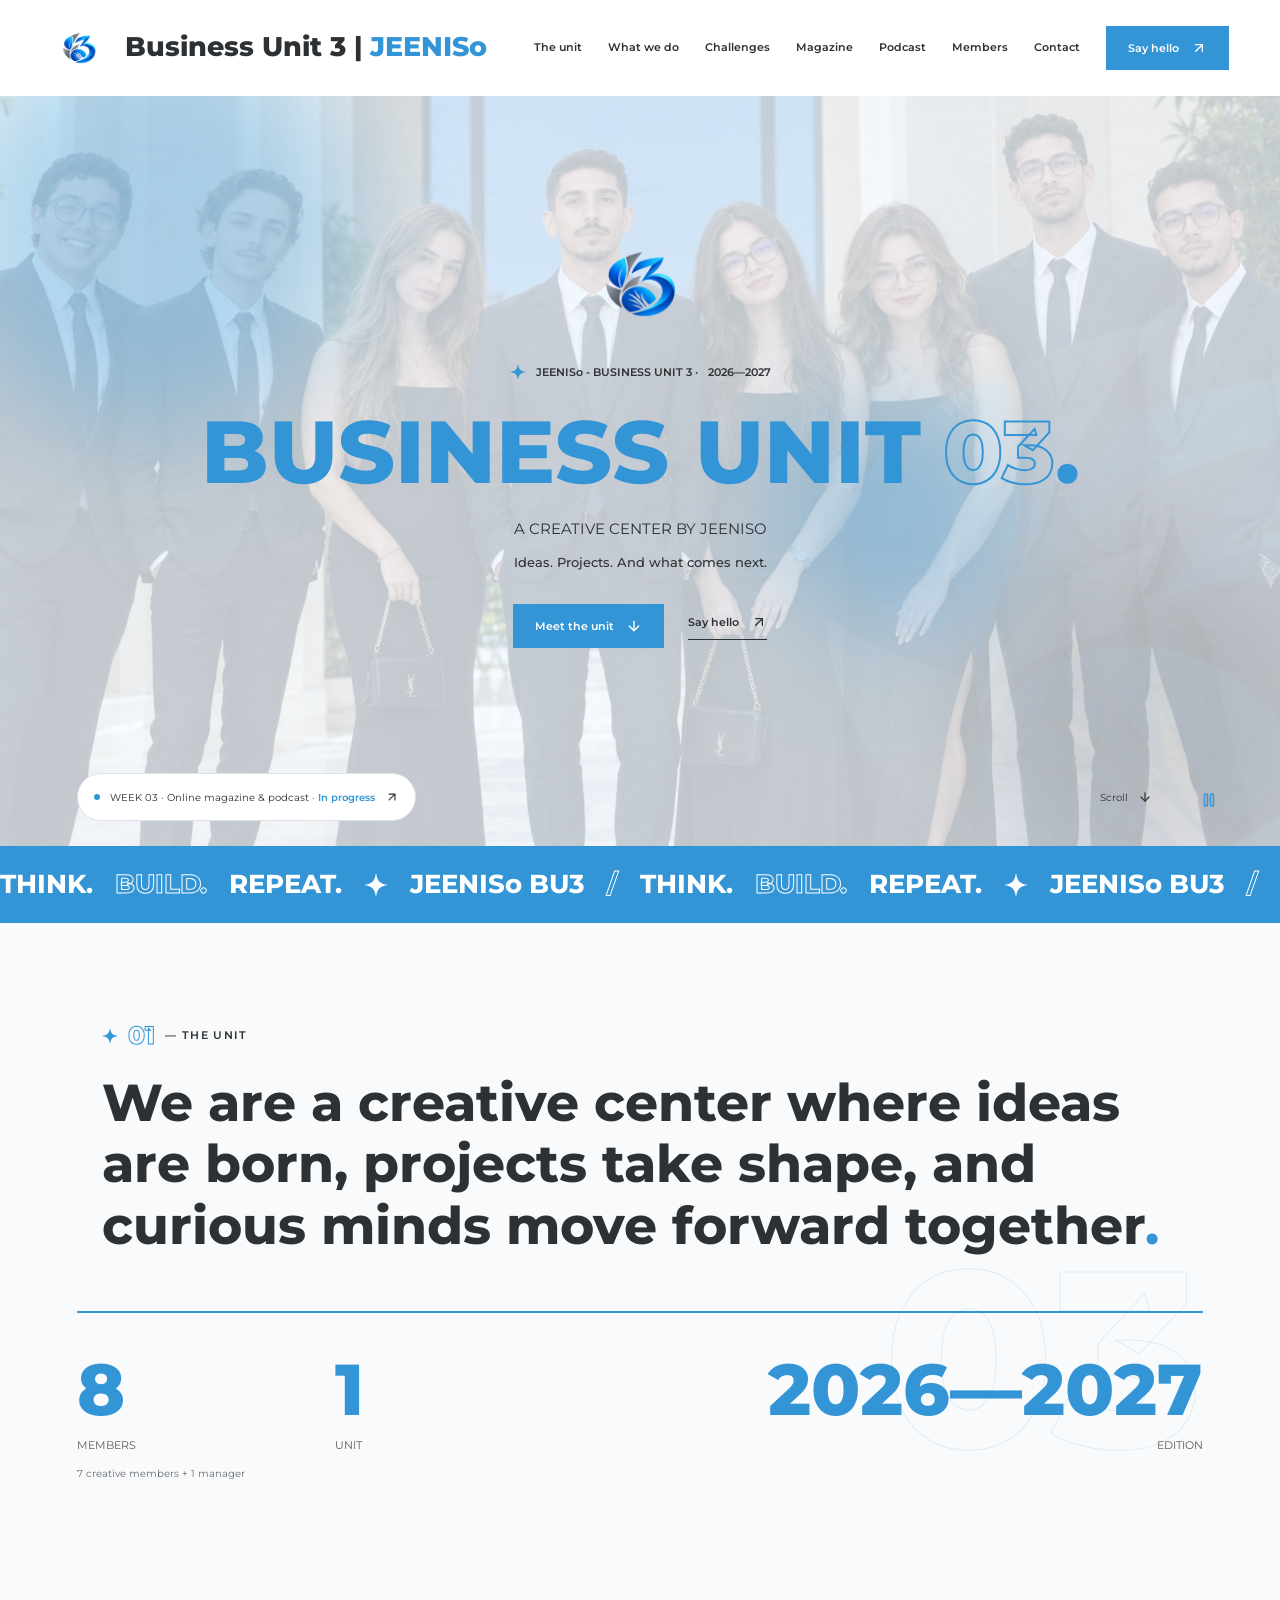
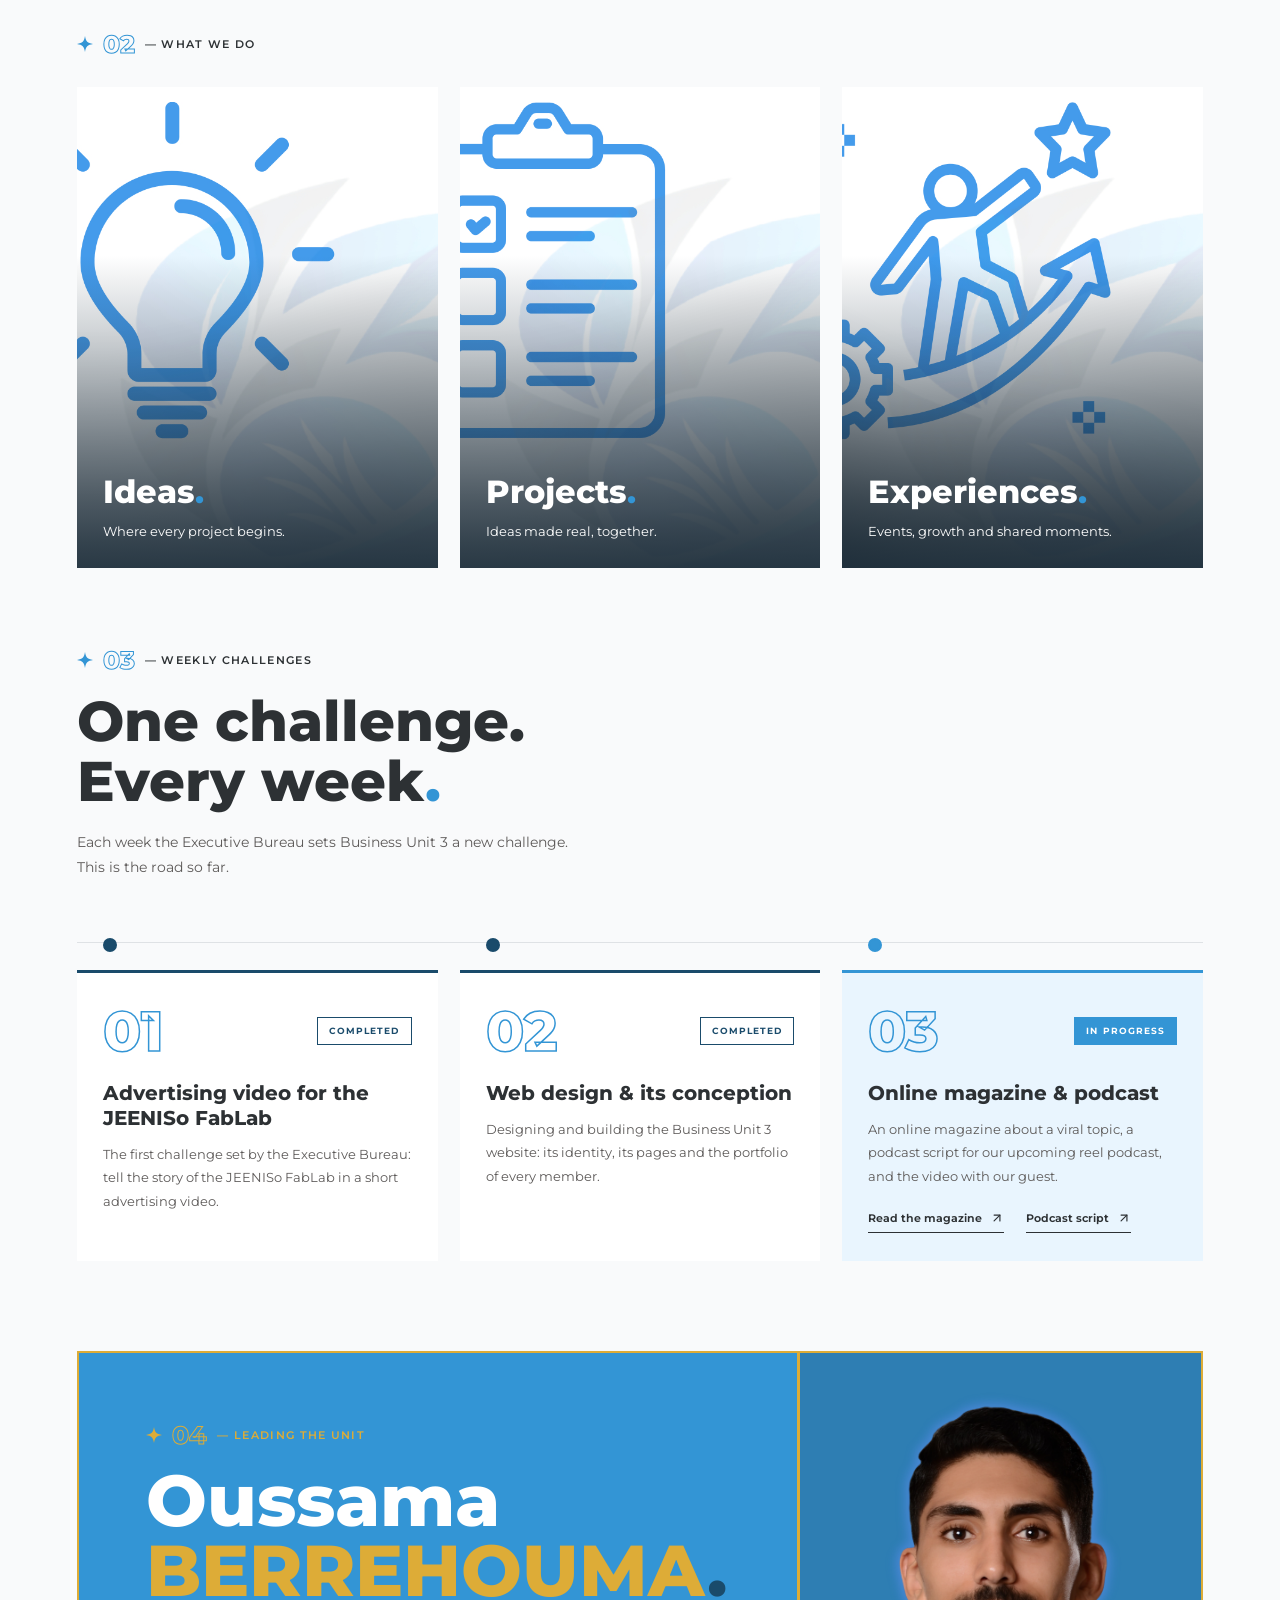
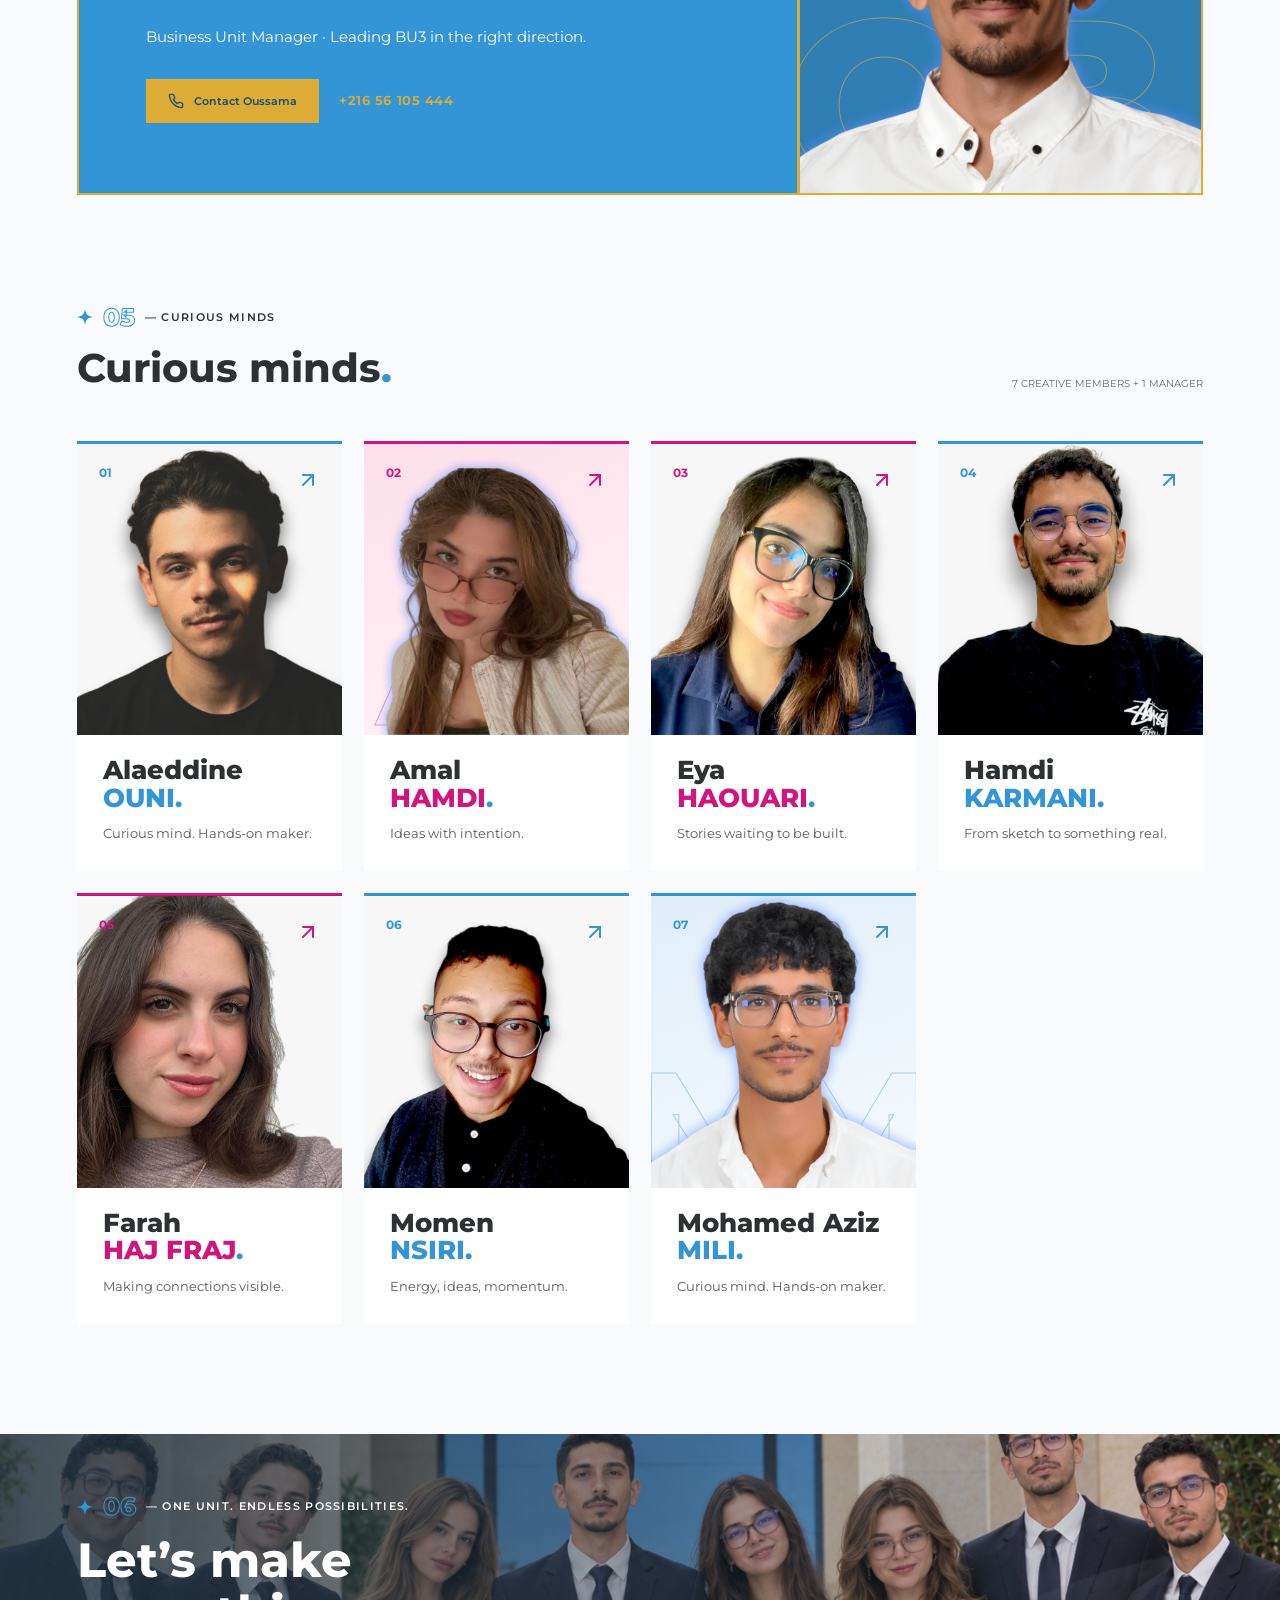
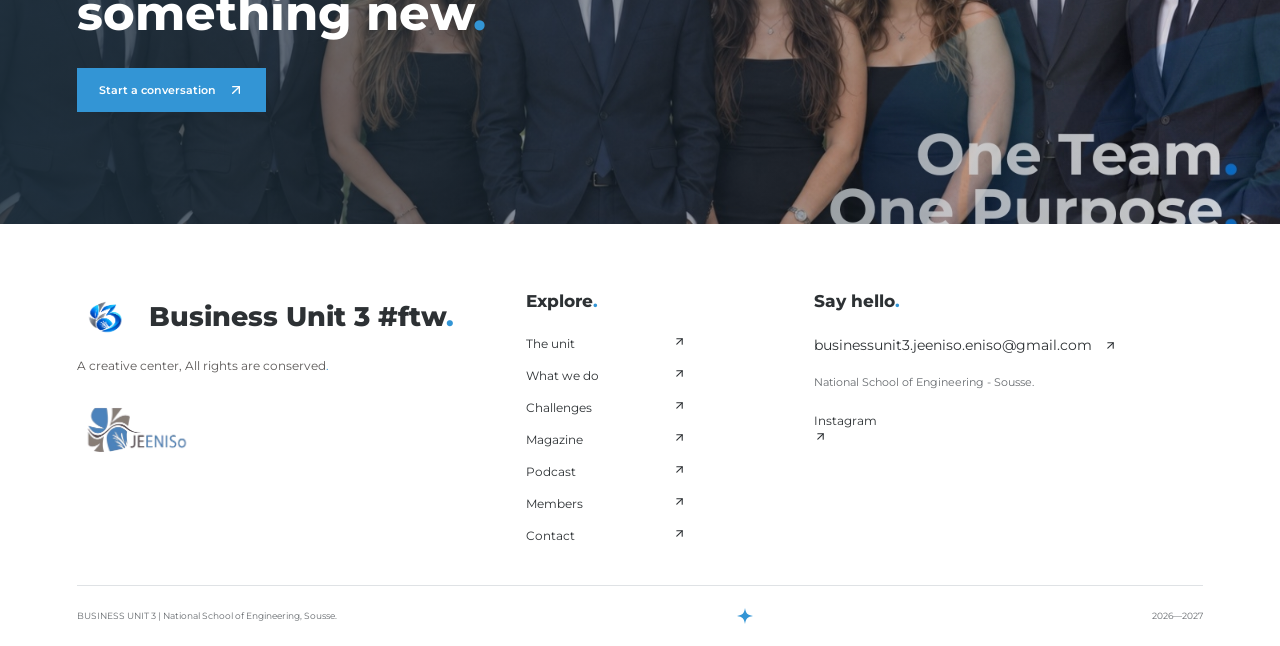
==== commit c11cf679: "Challenges, Podcast, Magazine pages added" ====
--- a/index.html
+++ b/index.html
@@ -130,15 +130,22 @@
         <div class="home-cap-grid" id="cap-grid"></div>
       </section>
 
-      <!-- ============ CHALLENGES (anchor only for now) ============
-           The menu and the hero pill link here (#challenges).
-           This is the place to build the "Weekly challenges" section later. -->
-      <section id="challenges" class="home-challenges-anchor" aria-label="Challenges"><i data-sparkle></i></section>
-
-      <!-- ============ 03 · LEADERSHIP (manager card) ============ -->
+      <!-- ============ 03 · WEEKLY CHALLENGES (timeline) ============
+           The cards are created by home.js from "challenges" in data.js.
+           To add a challenge or an Executive Bureau review, edit data.js, not this file. -->
+      <section class="home-challenges" id="challenges">
+        <div class="home-challenges-head reveal">
+          <span class="small-kicker home-section-kicker"><i data-sparkle></i><span class="home-section-number">03</span><span>— WEEKLY CHALLENGES</span></span>
+          <h2>One challenge.<br />Every week<span class="home-period">.</span></h2>
+          <p>Each week the Executive Bureau sets Business Unit 3 a new challenge. This is the road so far.</p>
+        </div>
+        <ol class="challenge-timeline" id="challenge-timeline"></ol>
+      </section>
+
+      <!-- ============ 04 · LEADERSHIP (manager card) ============ -->
       <section class="home-manager reveal" id="leadership">
         <div class="home-manager-card">
-          <span class="small-kicker home-section-kicker"><i data-sparkle></i><span class="home-section-number">03</span><span>— LEADING THE UNIT</span></span>
+          <span class="small-kicker home-section-kicker"><i data-sparkle></i><span class="home-section-number">04</span><span>— LEADING THE UNIT</span></span>
           <h2 id="manager-title"></h2>
           <p id="manager-text"></p>
           <!-- CONTACT button. home.js fills it from the manager's "phone" in data.js:
@@ -157,11 +164,11 @@
         </div>
       </section>
 
-      <!-- ============ 04 · MEMBERS ============ -->
+      <!-- ============ 05 · MEMBERS ============ -->
       <section class="home-unit" id="members">
         <div class="work-heading reveal">
           <div>
-            <span class="small-kicker home-section-kicker"><i data-sparkle></i><span class="home-section-number">04</span><span>— CURIOUS MINDS</span></span>
+            <span class="small-kicker home-section-kicker"><i data-sparkle></i><span class="home-section-number">05</span><span>— CURIOUS MINDS</span></span>
             <h2>Curious minds<span class="home-period">.</span></h2>
           </div>
           <span class="work-count" id="members-count"></span>
@@ -170,11 +177,11 @@
         <div class="home-members" id="home-members"></div>
       </section>
 
-      <!-- ============ 05 · CLOSING BANNER ============ -->
+      <!-- ============ 06 · CLOSING BANNER ============ -->
       <section class="creative-outro home-outro reveal" id="contact">
         <img src="images/creative-workshop.jpg" alt="BU3 creative collective together" width="1600" height="640" loading="lazy" />
         <div>
-          <span class="small-kicker home-section-kicker"><i data-sparkle></i><span class="home-section-number">05</span><span>— ONE UNIT. ENDLESS POSSIBILITIES.</span></span>
+          <span class="small-kicker home-section-kicker"><i data-sparkle></i><span class="home-section-number">06</span><span>— ONE UNIT. ENDLESS POSSIBILITIES.</span></span>
           <h2>Let’s make<br />something new<span class="home-period">.</span></h2>
           <a class="btn btn-ghost home-button home-button-primary" data-mailto>Start a conversation <i data-icon="arrow-up-right"></i></a>
         </div>
--- a/style.css
+++ b/style.css
@@ -817,3 +817,216 @@
 
 /* ---------- Member page: placeholder while a member has no photo yet ---------- */
 .photo-initials { position:absolute; inset:0; display:grid; place-items:center; font-size:clamp(160px, 24vw, 340px); font-weight:800; line-height:1; color:transparent; -webkit-text-stroke:2px var(--primary); opacity:.35; pointer-events:none; background:linear-gradient(160deg, color-mix(in oklab, var(--primary) 14%, var(--card)), var(--card)); }
+
+
+/* =====================================================================
+   10. WEEK 3 ADDITIONS
+       - Challenges timeline (home page)
+       - Shared look of the extra pages (magazine.html, podcast.html)
+       - Magazine reader
+       - Podcast script page
+   ===================================================================== */
+
+/* ---------- Home: weekly challenges timeline ---------- */
+.home-challenges { padding:0 6% 90px; }
+.home-challenges-head h2 { margin-top:18px; font-size:clamp(34px, 4.6vw, 56px); font-weight:800; line-height:1.08; }
+.home-challenges-head p { margin-top:18px; max-width:520px; font-size:14px; line-height:1.8; color:var(--home-gray); }
+
+.challenge-timeline { position:relative; margin-top:56px; padding-top:34px; display:grid; grid-template-columns:repeat(3, minmax(0, 1fr)); gap:22px; }
+.challenge-timeline::before { content:''; position:absolute; top:6px; left:0; right:0; height:1px; background:var(--border); }   /* the line of the timeline */
+.challenge-card { position:relative; display:flex; flex-direction:column; padding:30px 26px 28px; background:var(--card); border-top:3px solid var(--border); }
+.challenge-dot { position:absolute; top:-35px; left:26px; width:14px; height:14px; border-radius:50%; background:var(--background); border:2px solid var(--border); }
+.challenge-top { display:flex; align-items:center; justify-content:space-between; gap:12px; }
+.challenge-week { font-size:56px; font-weight:800; line-height:1; color:transparent; -webkit-text-stroke:1.5px var(--primary); }
+.challenge-status { font-size:9px; font-weight:700; letter-spacing:.12em; text-transform:uppercase; padding:6px 11px; border:1px solid var(--border); color:var(--muted-foreground); }
+.challenge-card h3 { margin-top:22px; font-size:20px; font-weight:750; line-height:1.25; }
+.challenge-card > p { margin-top:12px; font-size:13px; line-height:1.8; color:var(--home-gray); }
+.challenge-links { display:flex; flex-wrap:wrap; gap:10px 22px; margin-top:22px; }
+.challenge-link { display:inline-flex; align-items:center; gap:8px; font-size:11px; font-weight:650; padding-bottom:5px; border-bottom:1px solid var(--foreground); }
+.challenge-link svg { width:14px; height:14px; transition:transform .3s; }
+.challenge-link:hover { color:var(--primary); border-color:var(--primary); }
+.challenge-link:hover svg { transform:translate(3px, -3px); }
+.challenge-review { margin-top:24px; padding:16px 18px; background:var(--manager-gold-soft); border-left:3px solid var(--manager-gold); }
+.challenge-review span { font-size:9px; font-weight:700; letter-spacing:.12em; text-transform:uppercase; color:var(--manager-gold-ink); }
+.challenge-review p { margin-top:8px; font-size:13px; line-height:1.7; font-style:italic; }
+.challenge-review cite { display:block; margin-top:8px; font-size:11px; font-style:normal; font-weight:650; color:var(--manager-gold-ink); }
+
+/* the three states */
+.challenge-card.is-completed { border-top-color:var(--brand-deep); }
+.challenge-card.is-completed .challenge-dot { background:var(--brand-deep); border-color:var(--brand-deep); }
+.challenge-card.is-completed .challenge-status { color:var(--brand-deep); border-color:var(--brand-deep); }
+.challenge-card.is-progress { border-top-color:var(--primary); background:var(--brand-soft); }
+.challenge-card.is-progress .challenge-dot { background:var(--primary); border-color:var(--primary); animation:challenge-pulse 2s ease-out infinite; }
+.challenge-card.is-progress .challenge-status { background:var(--primary); color:var(--primary-foreground); border-color:var(--primary); }
+.challenge-card.is-upcoming { border-top-style:dashed; }
+@keyframes challenge-pulse { 0% { box-shadow:0 0 0 0 color-mix(in oklab, var(--primary) 55%, transparent); } 100% { box-shadow:0 0 0 14px transparent; } }
+.home-page.motion-paused .challenge-dot { animation-play-state:paused; }
+
+@media(max-width:900px) {
+  .challenge-timeline { grid-template-columns:1fr; padding:0 0 0 34px; margin-top:40px; gap:26px; }
+  .challenge-timeline::before { top:0; bottom:0; left:7px; right:auto; width:1px; height:auto; }
+  .challenge-dot { top:30px; left:-34px; }
+}
+@media(max-width:700px) { .home-challenges { padding-bottom:60px; } .challenge-week { font-size:46px; } }
+
+
+/* ---------- Extra pages: header link + intro ---------- */
+.site-navigation > a.is-current { color:var(--primary); box-shadow:0 2px 0 var(--primary); }
+.sub-hero { position:relative; padding:76px 6% 44px; background:radial-gradient(60% 90% at 92% 0%, color-mix(in oklab, var(--primary) 13%, transparent), transparent); }
+.sub-hero h1 { margin-top:20px; font-size:clamp(44px, 8vw, 104px); font-weight:800; line-height:1; letter-spacing:-.02em; }
+.sub-hero-meta { display:flex; align-items:center; flex-wrap:wrap; gap:6px 12px; margin-top:24px; font-size:12px; font-weight:650; letter-spacing:.14em; text-transform:uppercase; color:var(--primary); }
+.sub-hero-meta .home-sparkle { width:12px; height:12px; }
+.sub-hero-text { margin-top:22px; max-width:560px; font-size:15px; line-height:1.8; color:var(--home-gray); }
+.sub-hero-actions { display:flex; flex-wrap:wrap; align-items:center; gap:18px 28px; margin-top:34px; }
+@media(max-width:700px) { .sub-hero { padding:44px 6% 30px; } .sub-hero-meta { font-size:10px; } }
+
+
+/* ---------- Magazine reader ---------- */
+.mag-stage { padding:10px 4% 90px; }
+.mag-viewer { position:relative; display:flex; flex-direction:column; align-items:center; gap:24px; min-height:440px; padding:36px 3% 28px; color:#fff; background:linear-gradient(160deg, var(--brand-deep), oklch(0.25 0.05 242)); }
+.mag-viewer:fullscreen { justify-content:center; padding:18px; }
+.mag-fit { margin:0 auto; max-width:100%; }
+.mag-book { position:relative; transition:transform .55s ease; }
+.mag-page { background:#fff; overflow:hidden; }
+.mag-page img { display:block; width:100%; height:100%; object-fit:fill; user-select:none; -webkit-user-drag:none; pointer-events:none; }
+
+.mag-loading { margin:auto; text-align:center; }
+.mag-loading p { margin-top:16px; font-size:12px; letter-spacing:.08em; }
+.mag-bar { display:block; width:240px; max-width:70vw; height:3px; margin:0 auto; background:rgba(255,255,255,.22); }
+.mag-bar i { display:block; width:0; height:100%; background:var(--manager-gold); transition:width .25s ease; }
+
+.mag-empty { margin:auto; max-width:520px; text-align:center; padding:30px 10px; }
+.mag-empty .home-sparkle { width:30px; height:30px; color:var(--manager-gold); }
+.mag-empty h2 { margin-top:18px; font-size:28px; font-weight:800; line-height:1.2; }
+.mag-empty p { margin-top:14px; font-size:14px; line-height:1.8; opacity:.85; }
+
+.mag-controls { display:flex; align-items:center; justify-content:center; gap:14px; }
+.mag-button { display:inline-grid; place-items:center; width:44px; height:44px; padding:0; border-radius:0; color:#fff; background:transparent; border:1px solid rgba(255,255,255,.4); cursor:pointer; }
+.mag-button svg { width:18px; height:18px; }
+.mag-viewer .mag-button:hover:not(:disabled) { background:var(--primary); border-color:var(--primary); color:#fff; }
+.mag-button:disabled { opacity:.3; cursor:default; }
+.mag-counter { min-width:86px; text-align:center; font-size:13px; font-weight:650; letter-spacing:.06em; font-variant-numeric:tabular-nums; }
+.mag-sep { width:1px; height:24px; background:rgba(255,255,255,.3); margin:0 4px; }
+.mag-hint { margin-top:16px; text-align:center; font-size:11px; color:var(--muted-foreground); }
+@media(max-width:700px) { .mag-stage { padding:6px 0 60px; } .mag-viewer { padding:22px 10px 20px; } }
+
+
+/* ---------- Podcast script page ---------- */
+.pod-guest { display:grid; grid-template-columns:minmax(220px, 300px) 1fr; margin:30px 6% 70px; background:var(--card); border-top:3px solid var(--primary); overflow:hidden; }
+.pod-guest-photo { position:relative; overflow:hidden; aspect-ratio:4/4.6; background:linear-gradient(160deg, color-mix(in oklab, var(--primary) 18%, var(--card)), color-mix(in oklab, var(--primary) 5%, var(--card))); }
+.pod-guest-photo > span { position:absolute; left:50%; bottom:-14px; transform:translateX(-50%); font-size:150px; font-weight:800; line-height:1; color:transparent; -webkit-text-stroke:1px var(--primary); opacity:.4; pointer-events:none; white-space:nowrap; }
+.pod-guest-photo img { position:absolute; inset:0; width:100%; height:100%; object-fit:cover; object-position:center top; opacity:0; transition:opacity .8s ease; }
+.pod-guest-photo.has-photo img { opacity:1; }
+.pod-guest-body { display:flex; flex-direction:column; justify-content:center; padding:40px 5%; }
+.pod-guest-body h2 { margin-top:16px; font-size:clamp(30px, 4vw, 48px); font-weight:800; line-height:1.1; }
+.pod-guest-role { margin-top:10px; font-size:12px; font-weight:650; letter-spacing:.1em; text-transform:uppercase; color:var(--primary); }
+.pod-guest-bio { margin-top:18px; max-width:560px; font-size:14px; line-height:1.8; color:var(--home-gray); }
+.pod-status { align-self:flex-start; margin-top:24px; padding:8px 14px; border:1px solid var(--primary); border-radius:24px; font-size:10px; font-weight:650; letter-spacing:.12em; text-transform:uppercase; color:var(--primary); }
+
+.pod-script { --pod-scale:1; padding:0 6% 80px; }
+.pod-toolbar { position:sticky; top:96px; z-index:20; display:flex; flex-wrap:wrap; align-items:center; gap:14px 28px; margin-bottom:34px; padding:12px 16px; background:color-mix(in oklab, var(--card) 94%, transparent); backdrop-filter:blur(8px); border:1px solid var(--border); }
+.pod-tool-group { display:flex; align-items:center; gap:10px; }
+.pod-tool { display:inline-flex; align-items:center; justify-content:center; gap:8px; height:40px; min-width:40px; padding:0 12px; border-radius:0; border:1px solid var(--border); background:var(--card); color:var(--foreground); font-family:inherit; font-size:16px; font-weight:750; cursor:pointer; }
+.pod-tool small { font-size:11px; margin-left:1px; }
+.pod-tool svg { width:16px; height:16px; }
+.pod-tool-wide span { font-size:11px; font-weight:600; }
+.pod-tool:hover:not(:disabled) { border-color:var(--primary); color:var(--primary); }
+.pod-tool:disabled { opacity:.35; cursor:default; }
+.pod-tool[aria-pressed="true"] { background:var(--primary); border-color:var(--primary); color:var(--primary-foreground); }
+.pod-size { min-width:48px; text-align:center; font-size:12px; font-weight:650; font-variant-numeric:tabular-nums; }
+.pod-icon-pause { display:none; }
+.pod-tool[aria-pressed="true"] .pod-icon-pause { display:inline; }
+.pod-tool[aria-pressed="true"] .pod-icon-play { display:none; }
+.pod-speed { display:flex; align-items:center; gap:8px; font-size:11px; font-weight:600; }
+.pod-speed input { width:110px; accent-color:var(--primary); }
+
+.pod-segments { max-width:960px; margin:0 auto; }
+.pod-seg { display:grid; grid-template-columns:86px 1fr; gap:24px; padding:30px 0; border-top:1px solid var(--border); transition:opacity .3s ease; }
+.pod-seg-number { display:block; font-size:34px; font-weight:800; line-height:1; color:transparent; -webkit-text-stroke:1px var(--primary); }
+.pod-seg-time { display:block; margin-top:8px; font-size:11px; font-variant-numeric:tabular-nums; color:var(--muted-foreground); }
+.pod-seg-meta { display:flex; flex-wrap:wrap; align-items:center; gap:8px 12px; margin-bottom:14px; }
+.pod-seg-type { padding:5px 10px; font-size:10px; font-weight:700; letter-spacing:.14em; text-transform:uppercase; background:var(--brand-soft); color:var(--accent-foreground); }
+.pod-seg-question .pod-seg-type { background:var(--primary); color:var(--primary-foreground); }
+.pod-seg-answer .pod-seg-type { background:var(--manager-gold-soft); color:var(--manager-gold-ink); }
+.pod-seg-intro .pod-seg-type, .pod-seg-outro .pod-seg-type { background:var(--brand-deep); color:var(--primary-foreground); }
+.pod-seg-speaker { font-size:12px; font-weight:650; }
+.pod-seg-template { padding:3px 8px; border:1px dashed var(--border); font-size:9px; letter-spacing:.1em; text-transform:uppercase; color:var(--muted-foreground); }
+.pod-seg-text p { margin-top:.7em; font-size:calc(19px * var(--pod-scale)); font-weight:500; line-height:1.7; }
+.pod-seg-text p:first-child { margin-top:0; }
+.pod-seg-question .pod-seg-text p { font-weight:650; }
+.pod-seg-note { margin-top:14px; padding-left:14px; border-left:2px solid var(--manager-gold); font-size:calc(13px * var(--pod-scale)); font-style:italic; line-height:1.7; color:var(--muted-foreground); }
+.pod-endnote { margin-top:40px; text-align:center; font-size:10px; font-weight:650; letter-spacing:.2em; text-transform:uppercase; color:var(--muted-foreground); }
+
+/* Reading mode: big text on a dark background, filling the screen */
+body.pod-reading-lock { overflow:hidden; }
+.pod-script.is-reading { position:fixed; inset:0; z-index:100; overflow-y:auto; padding:0 6% 45vh; background:#0a1722; color:#f2f7fb; }
+.is-reading .pod-toolbar { top:0; margin:0 -6% 30px; padding:12px 6%; background:rgba(10, 23, 34, .95); border-width:0 0 1px; border-color:rgba(255, 255, 255, .16); }
+.is-reading .pod-tool { background:transparent; color:#f2f7fb; border-color:rgba(255, 255, 255, .35); }
+.is-reading .pod-tool:hover:not(:disabled) { color:#fff; border-color:var(--primary); background:var(--primary); }
+.is-reading .pod-tool[aria-pressed="true"] { background:var(--primary); border-color:var(--primary); }
+.is-reading .pod-size, .is-reading .pod-speed { color:#f2f7fb; }
+.is-reading .pod-seg { border-color:rgba(255, 255, 255, .14); opacity:.38; }
+.is-reading .pod-seg.is-current { opacity:1; }
+.is-reading .pod-seg-text p { font-size:calc(30px * var(--pod-scale)); line-height:1.55; font-weight:600; }
+.is-reading .pod-seg-note { color:#e8c766; font-size:calc(18px * var(--pod-scale)); }
+.is-reading .pod-seg-time { color:rgba(255, 255, 255, .6); }
+.is-reading .pod-seg-template { color:rgba(255, 255, 255, .6); border-color:rgba(255, 255, 255, .3); }
+.is-reading .pod-endnote { color:rgba(255, 255, 255, .6); }
+
+.pod-video { padding:0 6% 100px; }
+.pod-frame { --pod-aspect:16/9; position:relative; width:100%; max-width:980px; aspect-ratio:var(--pod-aspect); overflow:hidden; background:var(--cover-ink); }
+.pod-frame.is-vertical { max-width:380px; }
+.pod-frame iframe, .pod-frame video { position:absolute; inset:0; width:100%; height:100%; border:0; background:#000; }
+.pod-frame-soon { position:absolute; inset:0; display:flex; flex-direction:column; align-items:center; justify-content:center; gap:10px; padding:20px; text-align:center; color:#fff; background:radial-gradient(70% 90% at 50% 0%, color-mix(in oklab, var(--primary) 40%, transparent), transparent), var(--cover-ink); }
+.pod-frame-soon .home-sparkle { width:38px; height:38px; color:var(--manager-gold); }
+.pod-frame-soon strong { font-size:20px; font-weight:750; }
+.pod-frame-soon span { font-size:12px; opacity:.75; }
+
+@media(max-width:900px) {
+  .pod-guest { grid-template-columns:1fr; }
+  .pod-guest-photo { aspect-ratio:4/3.2; }
+}
+@media(max-width:700px) {
+  .pod-toolbar { top:0; position:relative; }
+  .pod-script.is-reading .pod-toolbar { position:sticky; }
+  .pod-seg { grid-template-columns:1fr; gap:14px; }
+  .pod-seg-side { display:flex; align-items:baseline; gap:14px; }
+  .pod-seg-time { margin-top:0; }
+  .pod-seg-text p { font-size:calc(17px * var(--pod-scale)); }
+  .is-reading .pod-seg-text p { font-size:calc(24px * var(--pod-scale)); }
+}
+@media(prefers-reduced-motion:reduce) { .challenge-card.is-progress .challenge-dot { animation:none; } }
+
+
+/* ---------- Template placeholders (podcast) ---------- */
+.pod-guest-body h2.is-empty { color:var(--muted-foreground); font-weight:600; }
+.pod-seg-empty { padding:14px 16px; border:1px dashed var(--border); font-size:calc(14px * var(--pod-scale)) !important; font-weight:500 !important; font-style:italic; color:var(--muted-foreground); }
+.is-reading .pod-seg-empty { border-color:rgba(255, 255, 255, .25); color:rgba(255, 255, 255, .55); }
+
+/* ---------- Members' comments (bottom of magazine and podcast pages) ---------- */
+.cm-section { margin:70px 6% 90px; }
+.cm-section .work-heading { align-items:flex-end; gap:20px; flex-wrap:wrap; }
+.cm-list { display:grid; grid-template-columns:repeat(auto-fill, minmax(320px, 1fr)); gap:22px; margin-top:34px; }
+.cm-card { display:grid; grid-template-columns:64px 1fr; gap:18px; padding:26px; background:var(--card); border-top:3px solid var(--primary); }
+.cm-card.is-pink { border-top-color:var(--member-pink); }
+.cm-avatar { position:relative; width:64px; height:64px; overflow:hidden; border-radius:50%; background:linear-gradient(160deg, color-mix(in oklab, var(--primary) 20%, var(--card)), color-mix(in oklab, var(--primary) 6%, var(--card))); }
+.cm-card.is-pink .cm-avatar { background:linear-gradient(160deg, color-mix(in oklab, var(--member-pink) 22%, var(--card)), color-mix(in oklab, var(--member-pink) 6%, var(--card))); }
+.cm-avatar > span { position:absolute; inset:0; display:grid; place-items:center; font-size:18px; font-weight:800; color:var(--primary); }
+.cm-card.is-pink .cm-avatar > span { color:var(--member-pink); }
+.cm-avatar img { position:absolute; inset:0; width:100%; height:100%; object-fit:cover; object-position:center top; }
+.cm-avatar.has-photo > span { display:none; }
+.cm-meta { display:flex; flex-wrap:wrap; align-items:baseline; gap:2px 12px; }
+.cm-meta strong { font-size:15px; font-weight:750; }
+.cm-meta span { font-size:10px; font-weight:650; letter-spacing:.12em; text-transform:uppercase; color:var(--primary); }
+.cm-meta time { margin-left:auto; font-size:11px; color:var(--muted-foreground); }
+.cm-body p { margin-top:12px; font-size:14px; line-height:1.75; color:var(--home-gray); white-space:pre-line; }
+.cm-empty { grid-column:1 / -1; display:flex; flex-direction:column; align-items:center; gap:14px; padding:54px 20px; border:1px dashed var(--border); text-align:center; color:var(--muted-foreground); font-size:14px; }
+.cm-empty svg { width:26px; height:26px; color:var(--manager-gold); }
+@media (max-width:640px) {
+  .cm-section { margin:50px 20px 70px; }
+  .cm-list { grid-template-columns:1fr; }
+  .cm-card { grid-template-columns:52px 1fr; gap:14px; padding:20px; }
+  .cm-avatar { width:52px; height:52px; }
+}
+
+.cm-body p.cm-placeholder { padding:14px 16px; border:1px dashed var(--border); font-style:italic; color:var(--muted-foreground); }
